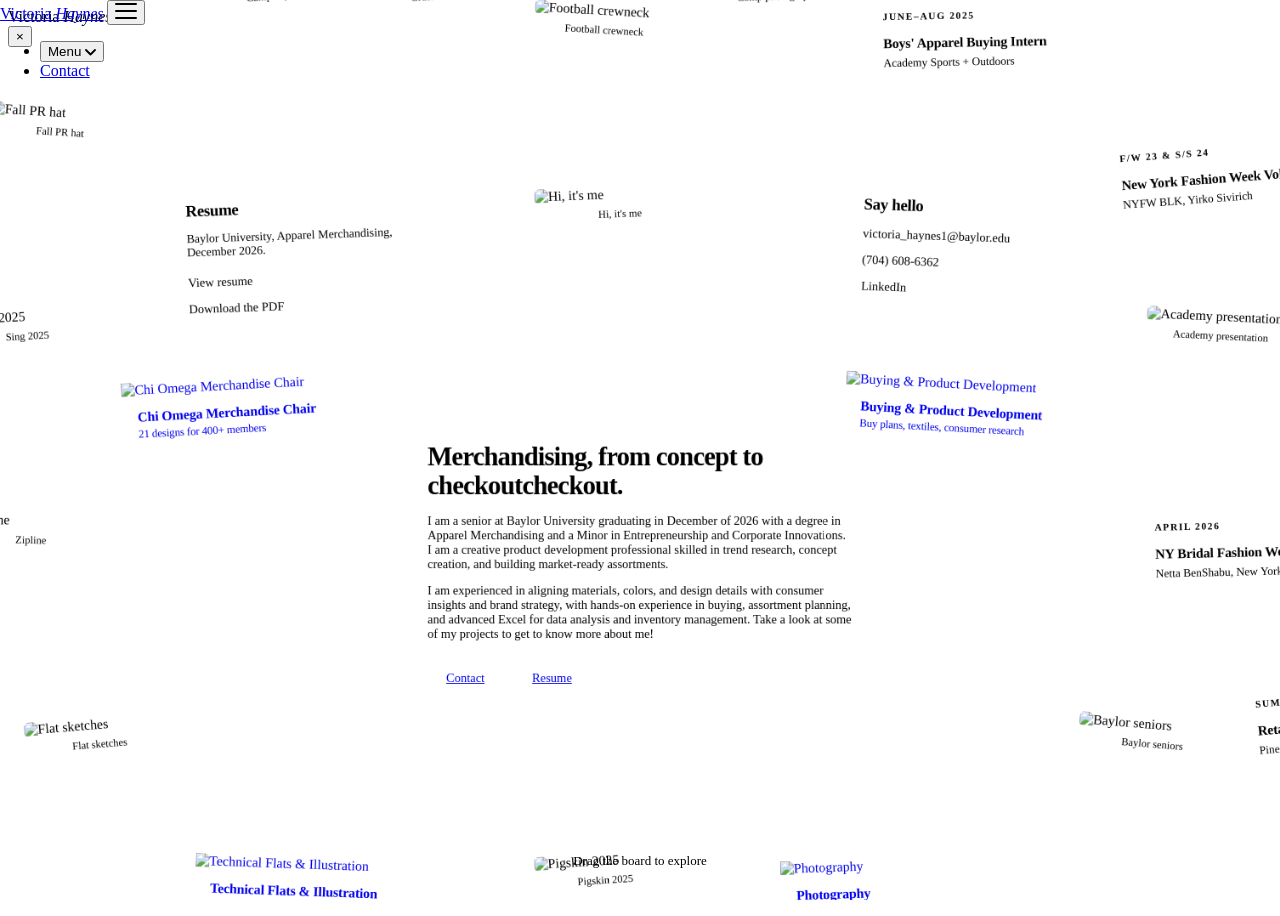
==== index.html @ 5e1917e3 "Tighten the board and open on her photo - Pack cards with an 18px gap instead of 26 and crop the can" ====
<!doctype html>
<html lang="en">
<head>
<meta charset="utf-8">
<meta name="viewport" content="width=device-width, initial-scale=1">
<title>Victoria Haynes | Apparel Merchandising Portfolio</title>
<meta name="description" content="Victoria Haynes is a Baylor University Apparel Merchandising senior with hands-on experience in buying, product development, and fashion week production.">
<link rel="icon" href="data:image/svg+xml,%3Csvg xmlns='http://www.w3.org/2000/svg' viewBox='0 0 64 64'%3E%3Ccircle cx='32' cy='32' r='32' fill='%23a13456'/%3E%3Ctext x='32' y='44' font-family='Arial' font-size='36' font-weight='bold' fill='white' text-anchor='middle'%3EV%3C/text%3E%3C/svg%3E">
<link rel="preload" href="fonts/satoshi-900-normal.woff2" as="font" type="font/woff2" crossorigin>
<link rel="preload" href="fonts/satoshi-400-normal.woff2" as="font" type="font/woff2" crossorigin>
<link rel="stylesheet" href="css/style.css">
<link rel="stylesheet" href="css/canvas.css">
</head>
<body class="cv-page">

<div class="loader" id="loader" aria-hidden="true">
  <div>
    <div class="loader-name">Victoria <em>Haynes</em></div>
    <div class="loader-bar"><span></span></div>
  </div>
</div>

<header class="nav">
  <div class="nav-inner">
    <a class="nav-brand" href="index.html">Victoria <em>Haynes</em></a>
    <button class="nav-toggle" aria-label="Open menu" aria-expanded="false">
      <svg width="22" height="16" viewBox="0 0 22 16" fill="none"><path d="M1 1h20M1 8h20M1 15h20" stroke="currentColor" stroke-width="2" stroke-linecap="round"/></svg>
    </button>
    <ul class="nav-links">
      <li class="menu-wrap">
        <button class="menu-btn" aria-haspopup="true" aria-expanded="false">Menu <svg width="11" height="7" viewBox="0 0 11 7" fill="none" aria-hidden="true"><path d="M1 1l4.5 4.5L10 1" stroke="currentColor" stroke-width="1.8" stroke-linecap="round" stroke-linejoin="round"/></svg></button>
        <div class="menu-drop" hidden>
          <a href="index.html">The board</a>
          <div class="menu-sep"></div>
          <a href="merchandise.html">Chi Omega Merchandise</a>
          <a href="buying.html">Buying &amp; Product Development</a>
          <a href="flats.html">Technical Flats &amp; Illustration</a>
          <a href="photography.html">Photography</a>
          <div class="menu-sep"></div>
          <a href="resume.html">Resume</a>
          <a href="contact.html">Contact</a>
        </div>
      </li>
      <li><a class="nav-cta" href="contact.html">Contact</a></li>
    </ul>
  </div>
</header>

<main class="cv-viewport" id="vp">
  <div class="cv-canvas" id="canvas">

    <figure class="cv-card cv-polaroid card-face" style="left:920px; top:536px; width:200px; --tilt:-2deg">
      <img src="assets/headshot.png" alt="Hi, it's me" loading="lazy" data-zoom>
      <figcaption>Hi, it's me</figcaption>
    </figure>

    <div class="cv-card card-intro" style="left:770px; top:790px;">
      <h1>Merchandising, from concept to <span class="sr-only">checkout</span><span class="type-wrap" aria-hidden="true"><span id="typed" class="em-word">checkout</span><span class="caret"></span></span>.</h1>
      <p>I am a senior at Baylor University graduating in December of 2026 with a degree in Apparel Merchandising and a Minor in Entrepreneurship and Corporate Innovations. I am a creative product development professional skilled in trend research, concept creation, and building market-ready assortments.</p>
      <p>I am experienced in aligning materials, colors, and design details with consumer insights and brand strategy, with hands-on experience in buying, assortment planning, and advanced Excel for data analysis and inventory management. Take a look at some of my projects to get to know more about me!</p>
      <div class="card-ctas">
        <a class="btn btn-primary" href="contact.html">Contact</a>
        <a class="btn btn-ghost" href="resume.html">Resume</a>
      </div>
    </div>

    <a class="cv-card cv-project" style="left:445px; top:770px; --tilt:-3deg" href="merchandise.html" data-href="merchandise.html">
      <img src="assets/merch/f01-homecoming-crewneck.jpg" alt="Chi Omega Merchandise Chair" loading="lazy" style="object-fit:cover;">
      <span class="cv-project-label">Chi Omega Merchandise Chair <em>21 designs for 400+ members</em></span>
    </a>

    <a class="cv-card cv-project" style="left:1295px; top:770px; --tilt:3deg" href="buying.html" data-href="buying.html">
      <img src="assets/buying/buyplan-01.jpg" alt="Buying &amp; Product Development" loading="lazy" style="object-fit:cover;">
      <span class="cv-project-label">Buying &amp; Product Development <em>Buy plans, textiles, consumer research</em></span>
    </a>

    <a class="cv-card cv-project" style="left:530px; top:1335px; --tilt:2deg" href="flats.html" data-href="flats.html">
      <img src="assets/flats/academy-01.png" alt="Technical Flats &amp; Illustration" loading="lazy" style="object-fit:contain;background:#fff;">
      <span class="cv-project-label">Technical Flats &amp; Illustration <em>Adobe Illustrator line work</em></span>
    </a>

    <a class="cv-card cv-project" style="left:1220px; top:1335px; --tilt:-2deg" href="photography.html" data-href="photography.html">
      <img src="assets/photo/pc-02.jpg" alt="Photography" loading="lazy" style="object-fit:cover;">
      <span class="cv-project-label">Photography <em>Camp media and senior sessions</em></span>
    </a>

    <div class="cv-card cv-note" style="left:495px; top:520px; width:250px; --tilt:-2deg">
      <h2>Resume</h2>
      <p>Baylor University, Apparel Merchandising, December 2026.</p>
      <a class="cv-link" href="resume.html">View resume</a>
      <a class="cv-link" href="assets/victoria-haynes-resume.pdf" download>Download the PDF</a>
    </div>

    <div class="cv-card cv-note" style="left:1290px; top:520px; width:250px; --tilt:2deg">
      <h2>Say hello</h2>
      <a class="cv-link" href="mailto:victoria_haynes1@baylor.edu">victoria_haynes1@baylor.edu</a>
      <a class="cv-link" href="tel:+17046086362">(704) 608-6362</a>
      <a class="cv-link" href="https://www.linkedin.com/in/victoriahaynes-victoriahaynes/" target="_blank" rel="noopener">LinkedIn</a>
    </div>

    <figure class="cv-card cv-polaroid" style="left:920px; top:1320px; width:165px; --tilt:-3.5deg">
      <img src="assets/merch/f02-pigskin-tee.jpg" alt="Pigskin 2025" loading="lazy" data-zoom>
      <figcaption>Pigskin 2025</figcaption>
    </figure>

    <figure class="cv-card cv-polaroid" style="left:920px; top:1560px; width:175px; --tilt:1.1deg">
      <img src="assets/photo/pc-09.jpg" alt="On the swings" loading="lazy" data-zoom>
      <figcaption>On the swings</figcaption>
    </figure>

    <figure class="cv-card cv-polaroid" style="left:320px; top:1160px; width:175px; --tilt:-4.6deg">
      <img src="assets/flats/other-01.png" alt="Flat sketches" loading="lazy" data-zoom>
      <figcaption>Flat sketches</figcaption>
    </figure>

    <figure class="cv-card cv-polaroid" style="left:920px; top:320px; width:165px; --tilt:3.2deg">
      <img src="assets/merch/f05-football-crewneck.jpg" alt="Football crewneck" loading="lazy" data-zoom>
      <figcaption>Football crewneck</figcaption>
    </figure>

    <figure class="cv-card cv-polaroid" style="left:1560px; top:1160px; width:175px; --tilt:4.7deg">
      <img src="assets/photo/sr-04.jpg" alt="Baylor seniors" loading="lazy" data-zoom>
      <figcaption>Baylor seniors</figcaption>
    </figure>

    <figure class="cv-card cv-polaroid" style="left:1120px; top:280px; width:175px; --tilt:-1.9deg">
      <img src="assets/photo/tori-camera.jpg" alt="Camp photographer" loading="lazy" data-zoom>
      <figcaption>Camp photographer</figcaption>
    </figure>

    <figure class="cv-card cv-polaroid" style="left:720px; top:280px; width:165px; --tilt:-3.5deg">
      <img src="assets/merch/f12-crush-tee.jpg" alt="Crush 2025" loading="lazy" data-zoom>
      <figcaption>Crush 2025</figcaption>
    </figure>

    <div class="cv-card cv-job" style="left:1640px; top:920px; --tilt:-1.3deg">
      <span class="cv-when">April 2026</span>
      <h3>NY Bridal Fashion Week Intern</h3>
      <p>Netta BenShabu, New York City</p>
    </div>

    <figure class="cv-card cv-polaroid" style="left:240px; top:920px; width:175px; --tilt:1.2deg">
      <img src="assets/photo/pc-01.jpg" alt="Zipline" loading="lazy" data-zoom>
      <figcaption>Zipline</figcaption>
    </figure>

    <figure class="cv-card cv-polaroid" style="left:240px; top:680px; width:165px; --tilt:-3.0deg">
      <img src="assets/merch/s02-sing-tee.jpg" alt="Sing 2025" loading="lazy" data-zoom>
      <figcaption>Sing 2025</figcaption>
    </figure>

    <figure class="cv-card cv-polaroid" style="left:1640px; top:680px; width:175px; --tilt:2.7deg">
      <img src="assets/resume/academy-presenting.jpg" alt="Academy presentation" loading="lazy" data-zoom>
      <figcaption>Academy presentation</figcaption>
    </figure>

    <div class="cv-card cv-job" style="left:1320px; top:320px; --tilt:-1.0deg">
      <span class="cv-when">June–Aug 2025</span>
      <h3>Boys' Apparel Buying Intern</h3>
      <p>Academy Sports + Outdoors</p>
    </div>

    <figure class="cv-card cv-polaroid" style="left:320px; top:1400px; width:165px; --tilt:2.0deg">
      <img src="assets/merch/s06-tacky-prom-tee.jpg" alt="Tacky Prom" loading="lazy" data-zoom>
      <figcaption>Tacky Prom</figcaption>
    </figure>

    <div class="cv-card cv-job" style="left:1560px; top:1400px; --tilt:-5.3deg">
      <span class="cv-when">2021–2022</span>
      <h3>Studio Associate</h3>
      <p>Dish-It-Out Pottery, Charlotte NC</p>
    </div>

    <figure class="cv-card cv-polaroid" style="left:520px; top:280px; width:175px; --tilt:-5.4deg">
      <img src="assets/photo/pc-13.jpg" alt="Camp days" loading="lazy" data-zoom>
      <figcaption>Camp days</figcaption>
    </figure>

    <figure class="cv-card cv-polaroid" style="left:1120px; top:1720px; width:165px; --tilt:-3.8deg">
      <img src="assets/merch/s07-intramural-jersey.jpg" alt="Intramural jersey" loading="lazy" data-zoom>
      <figcaption>Intramural jersey</figcaption>
    </figure>

    <figure class="cv-card cv-polaroid" style="left:720px; top:1720px; width:175px; --tilt:-4.4deg">
      <img src="assets/resume/greekwide-team.jpg" alt="Greekwide 2025" loading="lazy" data-zoom>
      <figcaption>Greekwide 2025</figcaption>
    </figure>

    <div class="cv-card cv-job" style="left:1600px; top:480px; --tilt:-4.2deg">
      <span class="cv-when">F/W 23 &amp; S/S 24</span>
      <h3>New York Fashion Week Volunteer</h3>
      <p>NYFW BLK, Yirko Sivirich</p>
    </div>

    <figure class="cv-card cv-polaroid" style="left:280px; top:440px; width:165px; --tilt:3.6deg">
      <img src="assets/merch/f08-fall-pr-hat.jpg" alt="Fall PR hat" loading="lazy" data-zoom>
      <figcaption>Fall PR hat</figcaption>
    </figure>

    <figure class="cv-card cv-polaroid" style="left:120px; top:1160px; width:175px; --tilt:-1.5deg">
      <img src="assets/photo/sr-01.jpg" alt="Senior sessions" loading="lazy" data-zoom>
      <figcaption>Senior sessions</figcaption>
    </figure>

    <div class="cv-card cv-job" style="left:1760px; top:1120px; --tilt:-5.0deg">
      <span class="cv-when">Summers 2022–2024</span>
      <h3>Retail Associate &amp; Media Creator</h3>
      <p>Pine Cove Camps</p>
    </div>

    <figure class="cv-card cv-polaroid" style="left:920px; top:80px; width:165px; --tilt:0.4deg">
      <img src="assets/merch/s05-moms-day-sweatshirt.jpg" alt="Mom's Day" loading="lazy" data-zoom>
      <figcaption>Mom's Day</figcaption>
    </figure>

    <figure class="cv-card cv-polaroid" style="left:920px; top:1800px; width:175px; --tilt:-0.7deg">
      <img src="assets/buying/textile-02.jpg" alt="Textile science testing" loading="lazy" data-zoom>
      <figcaption>Textile science testing</figcaption>
    </figure>

    <figure class="cv-card cv-polaroid" style="left:1320px; top:1720px; width:175px; --tilt:3.7deg">
      <img src="assets/buying/adobe-02.jpg" alt="Tordawg's brand" loading="lazy" data-zoom>
      <figcaption>Tordawg's brand</figcaption>
    </figure>

    <figure class="cv-card cv-polaroid" style="left:520px; top:1720px; width:175px; --tilt:-3.5deg">
      <img src="assets/flats/catalogue-01.png" alt="Catalogue project" loading="lazy" data-zoom>
      <figcaption>Catalogue project</figcaption>
    </figure>

    <figure class="cv-card cv-polaroid" style="left:40px; top:920px; width:175px; --tilt:-0.8deg">
      <img src="assets/resume/netta-1.jpg" alt="NYBFW backstage" loading="lazy" data-zoom>
      <figcaption>NYBFW backstage</figcaption>
    </figure>

    <figure class="cv-card cv-polaroid" style="left:1560px; top:1600px; width:175px; --tilt:-1.6deg">
      <img src="assets/buying/consumer-01.jpg" alt="Consumer profile" loading="lazy" data-zoom>
      <figcaption>Consumer profile</figcaption>
    </figure>

    <figure class="cv-card cv-polaroid" style="left:1120px; top:40px; width:175px; --tilt:-2.0deg">
      <img src="assets/photo/pc-06.jpg" alt="Pine Cove" loading="lazy" data-zoom>
      <figcaption>Pine Cove</figcaption>
    </figure>

    <figure class="cv-card cv-polaroid" style="left:720px; top:40px; width:175px; --tilt:3.8deg">
      <img src="assets/buying/sim-02.jpg" alt="Ulta buying simulation" loading="lazy" data-zoom>
      <figcaption>Ulta buying simulation</figcaption>
    </figure>

  </div>
</main>

<div class="cv-hint" aria-hidden="true">Drag the board to explore</div>

<script src="js/main.js"></script>
</body>
</html>
---- css/canvas.css ----
/* Freeform canvas homepage (pin variant) */

.cv-page { overflow:hidden; height:100dvh; }
.cv-page .nav { position:fixed; top:0; left:0; right:0; z-index:40; }

.cv-viewport { position:fixed; inset:0; overflow:hidden; cursor:grab; background:var(--surface-2); touch-action:none; z-index:1; }
.cv-viewport.panning { cursor:grabbing; }
.cv-canvas { position:absolute; width:2050px; height:2047px;
  background-image:radial-gradient(color-mix(in srgb, var(--ink) 15%, transparent) 1.2px, transparent 1.2px);
  background-size:26px 26px; will-change:transform; }

.cv-card { position:absolute; margin:0; background:var(--surface); border:1px solid var(--line); border-radius:var(--r-card);
  box-shadow:var(--shadow); transform:rotate(var(--tilt, 0deg)); user-select:none; -webkit-user-select:none;
  touch-action:none; cursor:grab; transition:box-shadow .25s var(--ease); }
.cv-card.dragging { cursor:grabbing; box-shadow:0 34px 64px -20px rgba(0,0,0,.5); }

/* intro */
.card-intro { width:500px; padding:36px 34px 32px; }
.card-intro h1 { font-size:31px; letter-spacing:-.03em; line-height:1.12; margin-bottom:14px; }
.card-intro p { font-size:14.5px; margin-bottom:14px; }
.card-intro p:last-of-type { margin-bottom:24px; }
.card-intro .card-ctas { display:flex; gap:12px; }
.card-intro .btn { padding:11px 22px; font-size:14.5px; }
.intro-peek { position:absolute; top:-29px; right:26px; width:96px; pointer-events:none; }

/* polaroids */
.cv-polaroid { width:200px; padding:10px 10px 8px; border-radius:10px; }
.cv-polaroid img { width:100%; aspect-ratio:1/1; object-fit:cover; border-radius:6px; pointer-events:none; }
.cv-polaroid figcaption { font-size:12.5px; font-weight:500; color:var(--muted); padding-top:7px; text-align:center; }

/* stat stickers */
.cv-stat { padding:12px 20px; border-radius:var(--r-pill); font-size:14px; color:var(--muted); white-space:nowrap; }
.cv-stat b { font-size:19px; font-weight:900; letter-spacing:-.02em; color:var(--ink); margin-right:6px; }

/* project cards */
.cv-project { display:block; width:290px; text-decoration:none; overflow:hidden; }
.cv-project img { width:100%; aspect-ratio:3/2; object-fit:cover; pointer-events:none; }
.cv-project-label { display:block; padding:14px 18px 16px; font-weight:700; font-size:16px; letter-spacing:-.01em; color:var(--ink); }
.cv-project-label em { display:block; font-style:normal; font-weight:500; font-size:13px; color:var(--muted); margin-top:3px; }
.cv-project:hover { box-shadow:0 28px 56px -18px rgba(0,0,0,.45); }

/* note cards (resume, contact) */
.cv-note { width:270px; padding:24px 26px; }
.cv-note h2 { font-size:19px; letter-spacing:-.02em; margin-bottom:8px; }
.cv-note p { font-size:14px; margin-bottom:12px; }
.cv-link { display:block; font-size:14.5px; font-weight:500; color:var(--ink); text-decoration:none; padding:7px 0;
  border-bottom:1px solid var(--line); }
.cv-link:last-child { border-bottom:0; padding-bottom:0; }
.cv-link:hover { color:var(--accent-text); }

/* character sticker */
.cv-sticker { background:none; border:0; box-shadow:none; padding:0; width:104px; }
.cv-sticker.dragging { box-shadow:none; }

/* hint pill */
.cv-hint { position:fixed; bottom:22px; left:50%; transform:translateX(-50%); z-index:40;
  font-size:13px; font-weight:500; color:var(--muted); background:var(--surface); border:1px solid var(--line);
  border-radius:var(--r-pill); padding:9px 18px; box-shadow:var(--shadow); pointer-events:none;
  transition:opacity .5s var(--ease); }
.cv-hint.faded { opacity:0; }

/* ---------- mobile: canvas collapses to a normal stacked page ---------- */
@media (max-width:767px) {
  .cv-page { overflow:auto; height:auto; }
  .cv-page .nav { position:sticky; }
  .cv-viewport { position:static; overflow:visible; cursor:default; background:var(--bg); touch-action:auto; }
  .cv-canvas { position:static; width:auto; height:auto; background:none; transform:none !important;
    display:grid; gap:18px; padding:24px 20px 48px; }
  .cv-card { position:static !important; transform:none !important; width:auto; touch-action:auto; cursor:default; }
  .cv-polaroid img { aspect-ratio:4/3; }
  .cv-sticker, .cv-hint, .intro-peek { display:none; }
  .card-intro { padding:28px 24px; }
}

/* job cards on the board */
.cv-job { width:250px; padding:18px 20px 20px; }
.cv-when { display:block; font-size:11.5px; font-weight:700; letter-spacing:.14em; text-transform:uppercase;
  color:var(--accent-text); margin-bottom:8px; }
.cv-job h3 { font-size:16px; letter-spacing:-.01em; line-height:1.25; margin-bottom:5px; }
.cv-job p { font-size:13.5px; margin:0; }
.cv-polaroid img { cursor:zoom-in; }
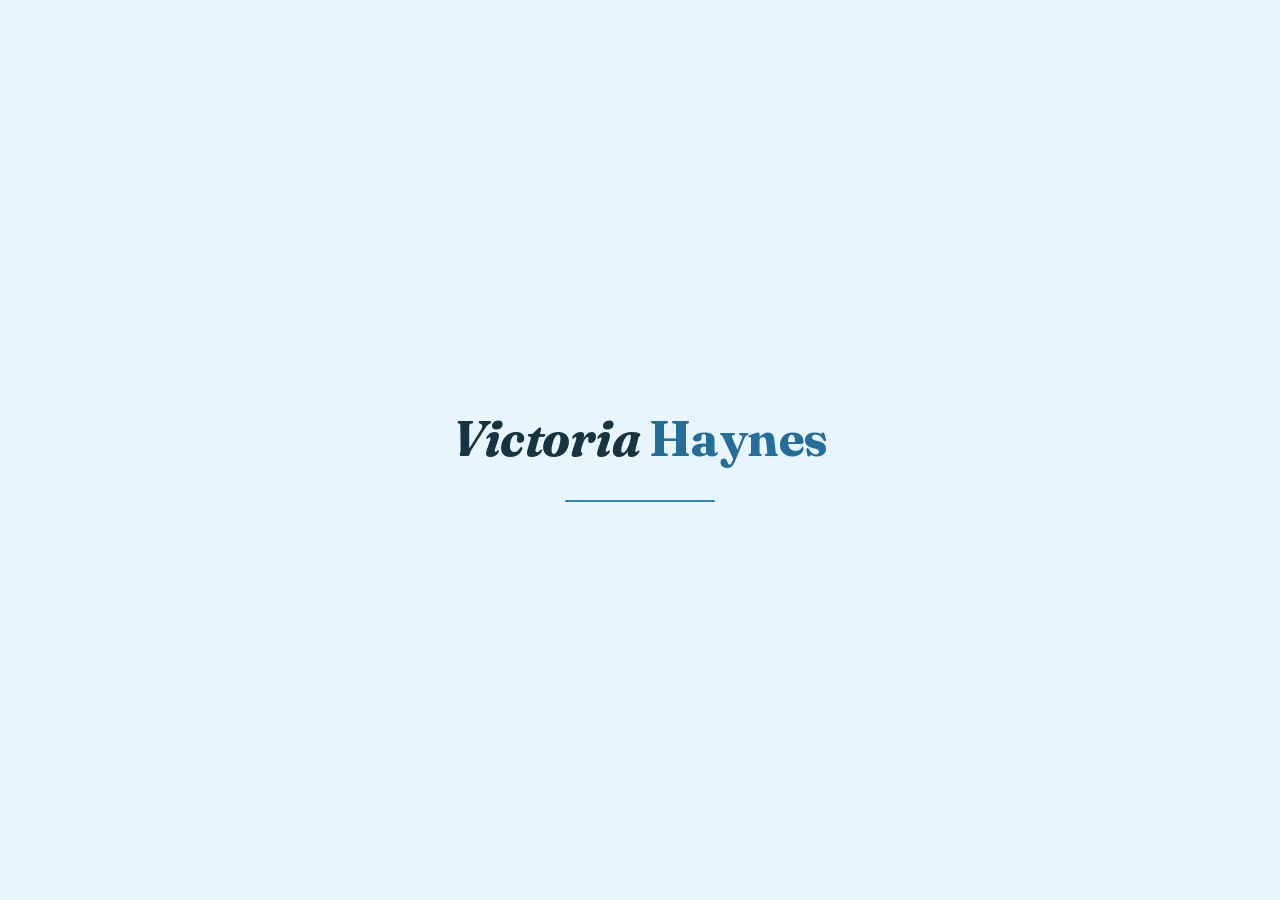
==== commit 05a1a529: "Reposition the board cards to Roy's arrangement Bake in the 37 card positions saved from the drag ed" ====
--- a/index.html
+++ b/index.html
@@ -74,12 +74,12 @@
       <span class="cv-project-label">Buying &amp; Product Development <em>Buy plans, textiles, consumer research</em></span>
     </a>
 
-    <a class="cv-card cv-project" style="left:530px; top:1335px; --tilt:2deg" href="flats.html" data-href="flats.html">
+    <a class="cv-card cv-project" style="left:451px; top:1064px; --tilt:2deg" href="flats.html" data-href="flats.html">
       <img src="assets/flats/academy-01.png" alt="Technical Flats &amp; Illustration" loading="lazy" style="object-fit:contain;background:#fff;">
       <span class="cv-project-label">Technical Flats &amp; Illustration <em>Adobe Illustrator line work</em></span>
     </a>
 
-    <a class="cv-card cv-project" style="left:1220px; top:1335px; --tilt:-2deg" href="photography.html" data-href="photography.html">
+    <a class="cv-card cv-project" style="left:1281px; top:1097px; --tilt:-2deg" href="photography.html" data-href="photography.html">
       <img src="assets/photo/pc-02.jpg" alt="Photography" loading="lazy" style="object-fit:cover;">
       <span class="cv-project-label">Photography <em>Camp media and senior sessions</em></span>
     </a>
@@ -108,7 +108,7 @@
       <figcaption>On the swings</figcaption>
     </figure>
 
-    <figure class="cv-card cv-polaroid" style="left:320px; top:1160px; width:175px; --tilt:-4.6deg">
+    <figure class="cv-card cv-polaroid" style="left:694px; top:1359px; width:175px; --tilt:-4.6deg">
       <img src="assets/flats/other-01.png" alt="Flat sketches" loading="lazy" data-zoom>
       <figcaption>Flat sketches</figcaption>
     </figure>
@@ -118,7 +118,7 @@
       <figcaption>Football crewneck</figcaption>
     </figure>
 
-    <figure class="cv-card cv-polaroid" style="left:1560px; top:1160px; width:175px; --tilt:4.7deg">
+    <figure class="cv-card cv-polaroid" style="left:1177px; top:1405px; width:175px; --tilt:4.7deg">
       <img src="assets/photo/sr-04.jpg" alt="Baylor seniors" loading="lazy" data-zoom>
       <figcaption>Baylor seniors</figcaption>
     </figure>
@@ -165,7 +165,7 @@
       <figcaption>Tacky Prom</figcaption>
     </figure>
 
-    <div class="cv-card cv-job" style="left:1560px; top:1400px; --tilt:-5.3deg">
+    <div class="cv-card cv-job" style="left:1566px; top:1425px; --tilt:-5.3deg">
       <span class="cv-when">2021–2022</span>
       <h3>Studio Associate</h3>
       <p>Dish-It-Out Pottery, Charlotte NC</p>
--- a/css/style.css
+++ b/css/style.css
@@ -0,0 +1,508 @@
+/* Victoria Haynes Portfolio
+   Shape rule (documented): buttons + tags = pill; cards, media, inputs = 14px.
+   One accent: rose. One neutral family: cool gray. Theme: auto light/dark. */
+
+@font-face { font-family:'Satoshi'; src:url('../fonts/satoshi-300-normal.woff2') format('woff2'); font-weight:300; font-style:normal; font-display:swap; }
+@font-face { font-family:'Satoshi'; src:url('../fonts/satoshi-400-normal.woff2') format('woff2'); font-weight:400; font-style:normal; font-display:swap; }
+@font-face { font-family:'Satoshi'; src:url('../fonts/satoshi-400-italic.woff2') format('woff2'); font-weight:400; font-style:italic; font-display:swap; }
+@font-face { font-family:'Satoshi'; src:url('../fonts/satoshi-500-normal.woff2') format('woff2'); font-weight:500; font-style:normal; font-display:swap; }
+@font-face { font-family:'Satoshi'; src:url('../fonts/satoshi-500-italic.woff2') format('woff2'); font-weight:500; font-style:italic; font-display:swap; }
+@font-face { font-family:'Satoshi'; src:url('../fonts/satoshi-700-normal.woff2') format('woff2'); font-weight:700; font-style:normal; font-display:swap; }
+@font-face { font-family:'Satoshi'; src:url('../fonts/satoshi-700-italic.woff2') format('woff2'); font-weight:700; font-style:italic; font-display:swap; }
+@font-face { font-family:'Satoshi'; src:url('../fonts/satoshi-900-normal.woff2') format('woff2'); font-weight:900; font-style:normal; font-display:swap; }
+@font-face { font-family:'Fraunces'; src:url('../fonts/fraunces-700-normal.woff2') format('woff2'); font-weight:700; font-style:normal; font-display:swap; }
+@font-face { font-family:'Fraunces'; src:url('../fonts/fraunces-700-italic.woff2') format('woff2'); font-weight:700; font-style:italic; font-display:swap; }
+@font-face { font-family:'Fraunces'; src:url('../fonts/fraunces-900-italic.woff2') format('woff2'); font-weight:900; font-style:italic; font-display:swap; }
+
+:root {
+  --bg:#e8f5fd; --surface:#ffffff; --surface-2:#d6ebf7; --ink:#173442; --muted:#4f7286;
+  --line:rgba(23,52,66,.14);
+  --accent:#2f87b8;            /* buttons / fills */
+  --accent-text:#256e97;       /* accent used as text on light bg */
+  --accent-soft:rgba(47,135,184,.09);
+  --shadow:0 20px 50px -18px rgba(23,52,66,.26);
+  --r-card:14px; --r-pill:999px;
+  --ease:cubic-bezier(.16,1,.3,1);
+  --display:'Fraunces', Georgia, 'Times New Roman', serif;
+  color-scheme:light;
+}
+@media (prefers-color-scheme: dark) {
+  :root {
+    /* the polka-dot world is a light one; keep it identical in dark mode
+       rather than dropping dark cards onto a pale blue pattern */
+    --bg:#e8f5fd; --surface:#ffffff; --surface-2:#d6ebf7; --ink:#173442; --muted:#4f7286;
+    --line:rgba(23,52,66,.14);
+    --accent:#2f87b8;
+    --accent-text:#256e97;
+    --accent-soft:rgba(47,135,184,.09);
+    --shadow:0 20px 50px -18px rgba(23,52,66,.26);
+  }
+}
+
+* { margin:0; padding:0; box-sizing:border-box; }
+html { scroll-behavior:smooth; }
+@media (prefers-reduced-motion: reduce) { html { scroll-behavior:auto; } }
+body {
+  background:var(--bg); color:var(--ink);
+  font-family:'Satoshi', 'Helvetica Neue', Arial, sans-serif;
+  font-size:16px; line-height:1.6;
+  -webkit-font-smoothing:antialiased; text-rendering:optimizeLegibility;
+}
+img { max-width:100%; display:block; }
+a { color:inherit; }
+::selection { background:var(--accent); color:#fff; }
+
+.wrap { max-width:1200px; margin:0 auto; padding:0 24px; }
+
+/* ---------- Nav ---------- */
+.nav {
+  position:sticky; top:0; z-index:40; height:68px;
+  background:color-mix(in srgb, var(--bg) 82%, transparent);
+  backdrop-filter:blur(14px); -webkit-backdrop-filter:blur(14px);
+  border-bottom:1px solid var(--line);
+}
+.nav-inner { max-width:1200px; margin:0 auto; padding:0 24px; height:68px; display:flex; align-items:center; justify-content:space-between; gap:24px; }
+.nav-brand { font-family:var(--display); font-style:italic; font-weight:700; font-size:19px; letter-spacing:-.01em; text-decoration:none; white-space:nowrap; }
+.nav-brand em { font-style:normal; font-weight:700; color:var(--accent-text); }
+.nav-links { display:flex; align-items:center; gap:28px; list-style:none; }
+.nav-links a { text-decoration:none; font-weight:500; font-size:15px; color:var(--muted); transition:color .25s var(--ease); }
+.nav-links a:hover, .nav-links a[aria-current="page"] { color:var(--ink); }
+.nav-links a.nav-cta {
+  color:#fff; background:var(--accent); padding:9px 20px; border-radius:var(--r-pill);
+  font-weight:700; transition:transform .25s var(--ease), background .25s var(--ease);
+}
+.nav-links a.nav-cta:hover { transform:translateY(-1px); }
+.nav-links a.nav-cta:active { transform:scale(.98); }
+.nav-toggle { display:none; background:none; border:0; cursor:pointer; padding:8px; color:var(--ink); }
+.nav-toggle svg { display:block; }
+
+@media (max-width: 767px) {
+  .nav-links {
+    display:none; position:absolute; top:68px; left:0; right:0;
+    flex-direction:column; align-items:flex-start; gap:0;
+    background:var(--bg); border-bottom:1px solid var(--line); padding:8px 24px 16px;
+  }
+  .nav-links.open { display:flex; }
+  .nav-links li { width:100%; }
+  .nav-links a { display:block; padding:12px 0; font-size:17px; }
+  .nav-links a.nav-cta { display:inline-block; margin-top:8px; }
+  .nav-toggle { display:block; }
+}
+
+/* ---------- Type ---------- */
+h1,h2,h3 { font-family:var(--display); font-style:italic; font-weight:700;
+  letter-spacing:-.01em; line-height:1.06; text-wrap:balance; }
+h1 em, h2 em, h3 em, .em-word { font-style:normal; font-weight:700; }
+.display { font-size:clamp(38px, 6vw, 70px); }
+.h2 { font-size:clamp(28px, 3.9vw, 44px); margin-bottom:16px; }
+.h3 { font-size:clamp(21px, 2.4vw, 27px); letter-spacing:-.02em; margin-bottom:8px; }
+.lede { font-size:clamp(17px, 1.5vw, 19px); color:var(--muted); max-width:62ch; }
+p { color:var(--muted); max-width:65ch; }
+strong { color:var(--ink); }
+.em-word { font-style:italic; font-weight:700; color:var(--accent-text); line-height:1.1; padding-bottom:.06em; display:inline-block; }
+.eyebrow { font-size:11.5px; font-weight:700; letter-spacing:.16em; text-transform:uppercase; color:var(--accent-text); display:block; margin-bottom:14px; }
+
+/* ---------- Buttons ---------- */
+.btn { display:inline-flex; align-items:center; gap:8px; text-decoration:none; font-weight:700; font-size:15.5px;
+  padding:13px 26px; border-radius:var(--r-pill); transition:transform .25s var(--ease), box-shadow .25s var(--ease), background .25s var(--ease); white-space:nowrap; }
+.btn:active { transform:scale(.98); }
+.btn-primary { background:var(--accent); color:#fff; box-shadow:0 8px 24px -10px color-mix(in srgb, var(--accent) 65%, transparent); }
+.btn-primary:hover { transform:translateY(-2px); }
+.btn-ghost { color:var(--ink); border:1.5px solid var(--line); background:var(--surface); }
+.btn-ghost:hover { transform:translateY(-2px); border-color:var(--muted); }
+
+/* ---------- Sections ---------- */
+section { padding:96px 0; }
+@media (max-width:767px) { section { padding:64px 0; } }
+
+/* ---------- Hero (asymmetric split) ---------- */
+.hero { padding:72px 0 96px; }
+.hero-grid { display:grid; grid-template-columns:1.15fr .85fr; gap:64px; align-items:center; }
+.hero-copy .display { font-size:clamp(38px, 4.4vw, 56px); margin-bottom:22px; }
+.hero-br { display:none; }
+@media (min-width:768px) { .hero-br { display:block; } }
+.hero-copy .lede { margin-bottom:34px; }
+.hero-ctas { display:flex; gap:14px; flex-wrap:wrap; }
+.hero-photo { position:relative; justify-self:end; width:min(420px, 100%); }
+.hero-photo::before {
+  content:""; position:absolute; inset:auto -18px -18px auto; width:78%; height:78%;
+  background:var(--accent-soft); border-radius:var(--r-card); z-index:0;
+  border:1px solid color-mix(in srgb, var(--accent) 25%, transparent);
+}
+.hero-photo img { position:relative; z-index:1; width:100%; height:auto; border-radius:var(--r-card); box-shadow:var(--shadow); aspect-ratio:1/1.08; object-fit:cover; }
+@media (max-width:900px) {
+  .hero-grid { grid-template-columns:1fr; gap:44px; }
+  .hero-photo { justify-self:start; }
+}
+
+/* ---------- Facts strip ---------- */
+.facts { display:grid; grid-template-columns:repeat(4,1fr); gap:0; border-top:1px solid var(--line); }
+.fact { padding:28px 24px 0; }
+.fact + .fact { border-left:1px solid var(--line); }
+.fact b { display:block; font-size:clamp(28px,3.4vw,40px); font-weight:900; letter-spacing:-.03em; }
+.fact span { font-size:14px; color:var(--muted); }
+@media (max-width:767px) {
+  .facts { grid-template-columns:1fr 1fr; }
+  .fact { padding:20px 16px 0; }
+  .fact:nth-child(3) { border-left:0; }
+}
+
+/* ---------- Project bento ---------- */
+.projects-head { margin-bottom:40px; max-width:62ch; }
+.bento { display:grid; grid-template-columns:repeat(12,1fr); gap:20px; }
+.tile { position:relative; display:flex; flex-direction:column; justify-content:flex-end; text-decoration:none;
+  border-radius:var(--r-card); overflow:hidden; background:var(--surface); border:1px solid var(--line); min-height:340px;
+  transition:transform .35s var(--ease), box-shadow .35s var(--ease); }
+.tile:hover { transform:translateY(-4px); box-shadow:var(--shadow); }
+.tile-media { position:absolute; inset:0; }
+.tile-media img { width:100%; height:100%; object-fit:cover; transition:transform .6s var(--ease); }
+.tile:hover .tile-media img { transform:scale(1.04); }
+.tile-media::after { content:""; position:absolute; inset:0; background:linear-gradient(to top, rgba(16,14,18,.82) 0%, rgba(16,14,18,.28) 45%, rgba(16,14,18,0) 70%); }
+.tile-body { position:relative; z-index:1; padding:24px; color:#fff; }
+.tile-body h3 { color:#fff; margin-bottom:4px; }
+.tile-body p { color:rgba(255,255,255,.82); font-size:14.5px; max-width:44ch; }
+.tile-arrow { position:absolute; top:18px; right:18px; z-index:1; width:38px; height:38px; border-radius:var(--r-pill);
+  background:rgba(255,255,255,.16); backdrop-filter:blur(6px); display:grid; place-items:center; color:#fff;
+  transition:background .3s var(--ease), transform .3s var(--ease); }
+.tile:hover .tile-arrow { background:var(--accent); transform:rotate(45deg); }
+.tile-lg { grid-column:span 7; min-height:440px; }
+.tile-md { grid-column:span 5; min-height:440px; }
+.tile-sm { grid-column:span 6; }
+.tile-collage { position:absolute; inset:0; display:grid; grid-template-columns:1fr 1fr 1fr; }
+.tile-collage img { width:100%; height:100%; object-fit:cover; }
+@media (max-width:900px) {
+  .tile-lg, .tile-md, .tile-sm { grid-column:span 12; min-height:320px; }
+}
+
+/* ---------- Experience rows (home) ---------- */
+.exp-list { display:grid; gap:14px; }
+.exp-row { display:grid; grid-template-columns:150px 1fr auto; gap:20px; align-items:baseline;
+  background:var(--surface); border:1px solid var(--line); border-radius:var(--r-card); padding:22px 26px;
+  transition:transform .3s var(--ease), box-shadow .3s var(--ease); }
+.exp-row:hover { transform:translateX(4px); box-shadow:var(--shadow); }
+.exp-when { font-size:13.5px; font-weight:700; color:var(--accent-text); }
+.exp-role b { display:block; font-size:17px; font-weight:700; letter-spacing:-.01em; }
+.exp-role span { font-size:14.5px; color:var(--muted); }
+.exp-org { font-size:14.5px; color:var(--muted); text-align:right; }
+@media (max-width:767px) {
+  .exp-row { grid-template-columns:1fr; gap:4px; padding:18px 20px; }
+  .exp-org { text-align:left; }
+}
+
+/* ---------- Contact block ---------- */
+.contact-card { background:var(--surface); border:1px solid var(--line); border-radius:var(--r-card);
+  padding:clamp(36px, 6vw, 72px); display:grid; grid-template-columns:1.2fr .8fr; gap:48px; align-items:center; }
+.contact-meta { display:grid; gap:18px; font-size:15.5px; }
+.contact-meta a { color:var(--ink); font-weight:500; text-decoration:none; border-bottom:1.5px solid var(--line); padding-bottom:2px; transition:border-color .25s var(--ease); }
+.contact-meta a:hover { border-color:var(--accent); }
+.contact-meta .label { display:block; font-size:12.5px; color:var(--muted); margin-bottom:2px; }
+@media (max-width:900px) { .contact-card { grid-template-columns:1fr; gap:32px; } }
+
+/* ---------- Footer ---------- */
+footer { border-top:1px solid var(--line); padding:28px 0 40px; }
+.foot { display:flex; justify-content:space-between; align-items:center; gap:16px; flex-wrap:wrap; font-size:14px; color:var(--muted); }
+.foot a { color:var(--muted); text-decoration:none; }
+.foot a:hover { color:var(--ink); }
+
+/* ---------- Detail pages ---------- */
+.page-hero { padding:72px 0 32px; }
+.page-hero .display { font-size:clamp(36px,5.5vw,64px); margin-bottom:18px; }
+.back-link { display:inline-flex; align-items:center; gap:6px; font-size:14px; font-weight:700; color:var(--muted);
+  text-decoration:none; margin-bottom:26px; transition:color .25s var(--ease); }
+.back-link:hover { color:var(--accent-text); }
+
+.season-h { display:flex; align-items:center; gap:18px; margin:56px 0 24px; }
+.season-h h2 { font-size:clamp(22px,2.6vw,30px); white-space:nowrap; }
+.season-h::after { content:""; height:1px; background:var(--line); flex:1; }
+
+.merch-grid { display:grid; grid-template-columns:repeat(4,1fr); gap:18px; }
+.merch-item { background:var(--surface); border:1px solid var(--line); border-radius:var(--r-card); overflow:hidden;
+  transition:transform .3s var(--ease), box-shadow .3s var(--ease); cursor:zoom-in; }
+.merch-item:hover { transform:translateY(-4px); box-shadow:var(--shadow); }
+.merch-item img { aspect-ratio:4/5; width:100%; object-fit:cover; background:#fff; }
+.merch-item figcaption { padding:12px 16px; font-size:13.5px; font-weight:500; color:var(--muted); }
+@media (max-width:900px) { .merch-grid { grid-template-columns:repeat(2,1fr); } }
+@media (max-width:480px) { .merch-grid { grid-template-columns:1fr; } }
+
+/* project prose blocks */
+.case { display:grid; grid-template-columns:1fr 1fr; gap:56px; align-items:center; padding:56px 0; border-top:1px solid var(--line); }
+.case:first-of-type { border-top:0; }
+.case img { border-radius:var(--r-card); box-shadow:var(--shadow); width:100%; }
+.case.flip .case-media { order:2; }
+.case-full { padding:56px 0; border-top:1px solid var(--line); }
+.case-full .case-copy { max-width:70ch; }
+.skills-tags { display:flex; flex-wrap:wrap; gap:10px; margin-top:18px; }
+.skills-tags span { font-size:13.5px; font-weight:500; padding:7px 15px; border-radius:var(--r-pill);
+  background:var(--accent-soft); color:var(--accent-text); border:1px solid color-mix(in srgb, var(--accent) 22%, transparent); }
+@media (max-width:900px) {
+  .case { grid-template-columns:1fr; gap:28px; }
+  .case.flip .case-media { order:0; }
+}
+
+/* photo masonry */
+.masonry { columns:3 280px; column-gap:18px; }
+.masonry img { width:100%; border-radius:var(--r-card); margin-bottom:18px; cursor:zoom-in;
+  transition:transform .3s var(--ease), box-shadow .3s var(--ease); }
+.masonry img:hover { transform:scale(1.015); box-shadow:var(--shadow); }
+
+/* flats grid */
+.flats-grid { display:grid; grid-template-columns:repeat(12,1fr); gap:18px; margin-top:28px; }
+.flats-grid figure { border-radius:var(--r-card); overflow:hidden; background:#fff; border:1px solid var(--line); cursor:zoom-in;
+  transition:transform .3s var(--ease), box-shadow .3s var(--ease); }
+.flats-grid figure:hover { transform:translateY(-3px); box-shadow:var(--shadow); }
+.flats-grid img { width:100%; height:100%; object-fit:contain; padding:10px; }
+.fg-6 { grid-column:span 6; } .fg-4 { grid-column:span 4; } .fg-3 { grid-column:span 3; } .fg-8 { grid-column:span 8; }
+@media (max-width:767px) { .fg-6,.fg-4,.fg-3,.fg-8 { grid-column:span 12; } }
+
+/* resume page */
+.res-entry { display:grid; grid-template-columns:170px 1fr; gap:28px; padding:36px 0; border-top:1px solid var(--line); }
+.res-entry:first-of-type { border-top:0; }
+.res-when { font-size:14px; font-weight:700; color:var(--accent-text); padding-top:4px; }
+.res-body h3 { margin-bottom:2px; }
+.res-body .org { font-size:15px; color:var(--muted); font-weight:500; margin-bottom:12px; display:block; }
+.res-body ul { list-style:none; display:grid; gap:9px; }
+.res-body li { color:var(--muted); font-size:15.5px; padding-left:20px; position:relative; max-width:75ch; }
+.res-body li::before { content:""; position:absolute; left:0; top:.62em; width:8px; height:2px; background:var(--accent); border-radius:2px; }
+.res-photos { display:grid; grid-template-columns:repeat(3,1fr); gap:16px; margin:40px 0 8px; }
+.res-photos figure { border-radius:var(--r-card); overflow:hidden; }
+.res-photos img { aspect-ratio:4/3; width:100%; object-fit:cover; transition:transform .5s var(--ease); }
+.res-photos figure:hover img { transform:scale(1.04); }
+.res-photos figcaption { font-size:13px; color:var(--muted); padding-top:8px; }
+@media (max-width:767px) {
+  .res-entry { grid-template-columns:1fr; gap:6px; padding:28px 0; }
+  .res-photos { grid-template-columns:1fr; }
+}
+.skill-cols { display:grid; grid-template-columns:repeat(3,1fr); gap:20px; margin-top:28px; }
+.skill-col { background:var(--surface); border:1px solid var(--line); border-radius:var(--r-card); padding:26px; }
+.skill-col h3 { font-size:16px; margin-bottom:14px; }
+.skill-col ul { list-style:none; display:grid; gap:8px; }
+.skill-col li { font-size:14.5px; color:var(--muted); }
+@media (max-width:767px) { .skill-cols { grid-template-columns:1fr; } }
+
+/* ---------- Lightbox ---------- */
+.lightbox { position:fixed; inset:0; z-index:80; background:rgba(12,11,14,.9); display:none; place-items:center; padding:32px; cursor:zoom-out; }
+.lightbox.open { display:grid; }
+.lightbox img { max-width:min(1100px,94vw); max-height:88vh; width:auto; height:auto; border-radius:var(--r-card); box-shadow:0 30px 90px rgba(0,0,0,.6); }
+.lightbox-close { position:fixed; top:20px; right:24px; background:rgba(255,255,255,.14); border:0; color:#fff;
+  width:44px; height:44px; border-radius:var(--r-pill); font-size:20px; cursor:pointer; }
+
+/* ---------- Reveal motion ---------- */
+@media (prefers-reduced-motion: no-preference) {
+  .reveal { opacity:0; transform:translateY(26px); transition:opacity .7s var(--ease), transform .7s var(--ease); }
+  .reveal.in { opacity:1; transform:none; }
+  .reveal-d1 { transition-delay:.08s; } .reveal-d2 { transition-delay:.16s; } .reveal-d3 { transition-delay:.24s; }
+  .hero .reveal { animation:none; }
+}
+
+/* ---------- Preloader ---------- */
+.loader { position:fixed; inset:0; z-index:100; background:var(--bg); display:grid; place-items:center;
+  transition:opacity .5s var(--ease), visibility .5s var(--ease); }
+.loader.done { opacity:0; visibility:hidden; }
+.loader-name { font-family:var(--display); font-style:italic; font-weight:700; font-size:clamp(30px,4.8vw,50px); letter-spacing:-.01em;
+  animation:loaderIn .9s var(--ease) both; }
+.loader-name em { font-style:normal; font-weight:700; color:var(--accent-text); }
+.loader-bar { width:150px; height:2px; margin:22px auto 0; background:var(--line); border-radius:2px; overflow:hidden; }
+.loader-bar span { display:block; height:100%; background:var(--accent); transform-origin:left; animation:loaderBar 1.15s var(--ease) forwards; }
+@keyframes loaderIn { from { opacity:0; filter:blur(8px); transform:translateY(12px); } to { opacity:1; filter:blur(0); transform:none; } }
+@keyframes loaderBar { from { transform:scaleX(0); } to { transform:scaleX(1); } }
+@media (prefers-reduced-motion: reduce) { .loader { display:none; } }
+
+/* ---------- Typewriter ---------- */
+.type-wrap { white-space:nowrap; }
+.caret { display:inline-block; width:3px; height:.82em; margin-left:5px; background:var(--accent);
+  vertical-align:-.06em; border-radius:2px; animation:caretBlink 1.1s steps(1) infinite; }
+@keyframes caretBlink { 50% { opacity:0; } }
+@media (prefers-reduced-motion: reduce) { .caret { animation:none; } }
+.sr-only { position:absolute; width:1px; height:1px; overflow:hidden; clip:rect(0 0 0 0); white-space:nowrap; }
+
+/* ---------- Pin board (freeform canvas) ---------- */
+.pinboard-wrap { position:relative; }
+.pinboard { position:relative; height:580px; border:1px solid var(--line); border-radius:var(--r-card);
+  background-color:var(--surface-2);
+  background-image:radial-gradient(color-mix(in srgb, var(--ink) 16%, transparent) 1.2px, transparent 1.2px);
+  background-size:26px 26px; overflow:hidden; }
+.pin { position:absolute; width:190px; margin:0; background:var(--surface); border:1px solid var(--line);
+  border-radius:10px; padding:10px 10px 8px; box-shadow:var(--shadow); cursor:grab; user-select:none;
+  -webkit-user-select:none; touch-action:none; transform:rotate(var(--tilt, 0deg));
+  transition:box-shadow .25s var(--ease); }
+.pin img { border-radius:6px; aspect-ratio:1/1; object-fit:cover; pointer-events:none; width:100%; }
+.pin figcaption { font-size:12.5px; font-weight:500; color:var(--muted); padding-top:7px; text-align:center; }
+.pin.dragging { cursor:grabbing; box-shadow:0 34px 64px -20px rgba(0,0,0,.5); }
+.pin-char { width:118px; background:none; border:0; box-shadow:none; padding:0; }
+.pin-char.dragging { box-shadow:none; }
+.board-hint { display:inline; }
+@media (max-width:767px) {
+  .pinboard { height:auto; padding:20px; display:grid; grid-template-columns:1fr 1fr; gap:16px; }
+  .pin { position:static; width:auto; touch-action:auto; cursor:default; }
+  .pin:nth-child(odd) { --tilt:-2deg; }
+  .pin:nth-child(even) { --tilt:2deg; }
+  .pin-char, .board-hint { display:none; }
+}
+
+/* ---------- Characters ---------- */
+.char .lid, .char .pupil { transform-box:fill-box; transform-origin:center; }
+.char .lid { animation:blink 4.6s infinite; }
+.char-b .lid { animation-delay:1.3s; }
+@keyframes blink { 0%, 93%, 100% { transform:scaleY(1); } 95.5% { transform:scaleY(.06); } }
+@media (prefers-reduced-motion: reduce) { .char .lid { animation:none; } }
+.char-peek { position:absolute; top:-33px; right:56px; width:112px; pointer-events:none; z-index:2; }
+@media (max-width:767px) { .char-peek { right:20px; width:88px; top:-26px; } }
+
+/* resume hero with small preview top right */
+.res-hero { display:grid; grid-template-columns:1fr 240px; gap:56px; align-items:start; }
+.resume-mini { margin:0; width:240px; justify-self:end; cursor:zoom-in; }
+.resume-mini img { width:100%; height:auto; border-radius:10px; border:1px solid var(--line);
+  box-shadow:var(--shadow); background:#fff; transition:transform .3s var(--ease); }
+.resume-mini:hover img { transform:translateY(-4px); }
+.resume-mini figcaption { font-size:12.5px; color:var(--muted); padding-top:9px; text-align:center; }
+
+/* work experience with photos on the side */
+.res-cols { display:grid; grid-template-columns:1fr 300px; gap:72px; align-items:start; }
+.res-side { display:grid; gap:40px; padding-top:44px; }
+.res-side figure { margin:0; }
+.res-side img { width:100%; aspect-ratio:4/3; object-fit:cover; border-radius:var(--r-card);
+  border:1px solid var(--line); box-shadow:var(--shadow); }
+.res-side figcaption { font-size:13px; color:var(--muted); padding-top:10px; }
+
+@media (max-width:900px) {
+  .res-hero { grid-template-columns:1fr; gap:36px; }
+  .resume-mini { justify-self:start; width:210px; }
+  .res-cols { grid-template-columns:1fr; gap:12px; }
+  .res-side { grid-template-columns:1fr; padding-top:12px; }
+}
+
+/* scroll timeline (adapted from the Vertical timeline section) */
+.tl { position:relative; padding-left:52px; }
+.tl-rail { position:absolute; left:12px; top:8px; bottom:8px; width:2px; }
+.tl-track { position:absolute; inset:0; background:var(--line); }
+.tl-progress { position:absolute; top:0; left:0; width:100%; height:0; background:var(--accent); transition:height .1s linear; }
+.tl-item { position:relative; }
+.tl-node { position:absolute; left:-46px; top:44px; width:14px; height:14px; border-radius:50%;
+  background:var(--bg); border:2px solid var(--line); z-index:2;
+  transition:border-color .4s var(--ease), background .4s var(--ease), box-shadow .4s var(--ease); }
+.tl-item.in .tl-node { background:var(--accent); border-color:var(--accent);
+  box-shadow:0 0 0 5px color-mix(in srgb, var(--accent) 16%, transparent); }
+@media (prefers-reduced-motion: no-preference) {
+  .tl-item { opacity:0; transform:translateX(-20px); transition:opacity .6s var(--ease), transform .6s var(--ease); }
+  .tl-item.in { opacity:1; transform:none; }
+}
+@media (prefers-reduced-motion: reduce) { .tl-progress { transition:none; } }
+@media (max-width:767px) {
+  .tl { padding-left:40px; }
+  .tl-rail { left:7px; }
+  .tl-node { left:-39px; top:36px; }
+}
+
+.res-side .duo { display:grid; grid-template-columns:1fr 1fr; gap:10px; }
+.res-side .duo img { aspect-ratio:3/4; }
+.res-side figure.tall img { aspect-ratio:3/4; }
+
+/* ---------- corner menu dropdown ---------- */
+.menu-wrap { position:relative; }
+.menu-btn { display:inline-flex; align-items:center; gap:7px; font:inherit; font-weight:500; font-size:15px;
+  color:var(--muted); background:none; border:0; cursor:pointer; padding:8px 2px; transition:color .25s var(--ease); }
+.menu-btn:hover, .menu-btn[aria-expanded="true"] { color:var(--ink); }
+.menu-btn svg { transition:transform .25s var(--ease); }
+.menu-btn[aria-expanded="true"] svg { transform:rotate(180deg); }
+.menu-drop { position:absolute; right:0; top:calc(100% + 12px); min-width:250px; background:var(--surface);
+  border:1px solid var(--line); border-radius:14px; box-shadow:0 24px 48px -12px rgba(0,0,0,.35);
+  padding:8px; z-index:60; }
+.menu-drop a { display:block; padding:10px 14px; border-radius:9px; font-size:14.5px; font-weight:500;
+  color:var(--ink); text-decoration:none; }
+.menu-drop a:hover { background:var(--surface-2); color:var(--accent-text); }
+.menu-sep { height:1px; background:var(--line); margin:7px 6px; }
+@media (max-width:767px) {
+  .menu-wrap { width:100%; }
+  .menu-btn { padding:8px 0; }
+  .menu-drop { position:static; min-width:0; border:0; box-shadow:none; background:none; padding:0 0 0 12px; }
+}
+
+/* ---------- magnet board (adapted from the Vertical magnet board) ---------- */
+.mag-board { position:relative; width:100%; min-height:680px; border:1px solid var(--line); border-radius:var(--r-card);
+  background-color:var(--surface-2);
+  background-image:radial-gradient(color-mix(in srgb, var(--ink) 15%, transparent) 1.2px, transparent 1.2px);
+  background-size:26px 26px; touch-action:none; overflow:hidden; }
+.magnet { position:absolute; top:0; left:0; margin:0; cursor:grab; touch-action:none; user-select:none;
+  -webkit-user-select:none; will-change:transform; opacity:0;
+  filter:drop-shadow(0 10px 16px rgba(0,0,0,.3));
+  transition:opacity .5s var(--ease), filter .2s var(--ease); }
+.magnet.in { opacity:1; }
+.magnet.dragging { cursor:grabbing; filter:drop-shadow(0 20px 30px rgba(0,0,0,.45)); }
+.mframe { display:block; background:#fffdf8; padding:7px 7px 20px; border-radius:3px; }
+.magnet img { display:block; object-fit:cover; border-radius:1px; pointer-events:none; }
+.magnet.land img { width:200px; height:150px; }
+.magnet.port img { width:144px; height:192px; }
+.mpin { position:absolute; top:-8px; left:50%; width:16px; height:16px; margin-left:-8px; border-radius:50%;
+  background:radial-gradient(circle at 35% 30%, rgba(255,255,255,.45), transparent 45%), var(--accent);
+  box-shadow:0 2px 4px rgba(0,0,0,.35); z-index:2; }
+.magnet:nth-child(4n+2) .mpin { background:radial-gradient(circle at 35% 30%, rgba(255,255,255,.45), transparent 45%), #d9a441; }
+.magnet:nth-child(4n+3) .mpin { background:radial-gradient(circle at 35% 30%, rgba(255,255,255,.45), transparent 45%), #7ba98f; }
+.magnet:nth-child(4n) .mpin { background:radial-gradient(circle at 35% 30%, rgba(255,255,255,.45), transparent 45%), #7d8ca3; }
+@media (max-width:620px) {
+  .mag-board { min-height:620px; }
+  .magnet.land img { width:148px; height:111px; }
+  .magnet.port img { width:110px; height:147px; }
+}
+@media (prefers-reduced-motion: reduce) { .magnet { transition:none; opacity:1; } }
+
+/* photography page hero with photo */
+.photo-hero { display:grid; grid-template-columns:1.4fr 1fr; gap:64px; align-items:center; }
+.photo-hero-img { margin:0; max-width:340px; justify-self:end; }
+.photo-hero-img img { width:100%; height:auto; border-radius:var(--r-card); box-shadow:var(--shadow); }
+.photo-hero-img figcaption { font-size:13px; color:var(--muted); padding-top:10px; text-align:center; }
+@media (max-width:900px) {
+  .photo-hero { grid-template-columns:1fr; gap:36px; }
+  .photo-hero-img { justify-self:start; max-width:290px; }
+}
+
+/* ---------- carousel ---------- */
+.carousel { position:relative; border-radius:var(--r-card); overflow:hidden; background:var(--surface-2);
+  border:1px solid var(--line); }
+.carousel-track { display:flex; overflow-x:auto; scroll-snap-type:x mandatory; scroll-behavior:smooth;
+  scrollbar-width:none; }
+.carousel-track::-webkit-scrollbar { display:none; }
+.slide { flex:0 0 100%; margin:0; scroll-snap-align:center; }
+.slide img { width:100%; height:auto; display:block; cursor:zoom-in; background:#fff; }
+.carousel-btn { position:absolute; top:50%; transform:translateY(-50%); width:44px; height:44px; border-radius:50%;
+  border:1px solid var(--line); background:var(--surface); color:var(--ink); font-size:22px; line-height:1;
+  cursor:pointer; display:grid; place-items:center; box-shadow:var(--shadow);
+  transition:transform .2s var(--ease), opacity .2s var(--ease); z-index:3; }
+.carousel-btn:hover { transform:translateY(-50%) scale(1.07); }
+.carousel-btn.prev { left:14px; }
+.carousel-btn.next { right:14px; }
+.carousel-btn[disabled] { opacity:.3; cursor:default; }
+.carousel-dots { position:absolute; bottom:12px; left:50%; transform:translateX(-50%); display:flex; gap:7px; z-index:3; }
+.carousel-dots span { width:7px; height:7px; border-radius:50%; background:color-mix(in srgb, var(--ink) 30%, transparent);
+  cursor:pointer; transition:background .25s var(--ease), transform .25s var(--ease); }
+.carousel-dots span.on { background:var(--accent); transform:scale(1.35); }
+.carousel-hint { font-size:13px; color:var(--muted); padding-top:12px; }
+.single-slide { margin:0; border-radius:var(--r-card); overflow:hidden; border:1px solid var(--line); }
+.single-slide img { width:100%; height:auto; display:block; cursor:zoom-in; background:#fff; }
+@media (max-width:767px) {
+  .carousel-btn { width:38px; height:38px; font-size:19px; }
+  .carousel-btn.prev { left:8px; }
+  .carousel-btn.next { right:8px; }
+}
+
+/* ---------- technical flats grids ---------- */
+.flat-grid { display:grid; grid-template-columns:repeat(2, 1fr); gap:20px; }
+.flat-grid figure { margin:0; background:#fff; border-radius:var(--r-card); border:1px solid var(--line);
+  overflow:hidden; padding:14px; }
+.flat-grid img { width:100%; height:auto; display:block; cursor:zoom-in; }
+.flat-grid.two { max-width:760px; }
+.skill-list { list-style:none; display:grid; gap:9px; max-width:65ch; }
+.skill-list li { position:relative; padding-left:20px; color:var(--muted); font-size:15px; }
+.skill-list li::before { content:""; position:absolute; left:0; top:9px; width:8px; height:2px;
+  border-radius:2px; background:var(--accent); }
+@media (max-width:700px) { .flat-grid { grid-template-columns:1fr; gap:16px; } }
+
+/* eyebrow label + page contact block */
+.eyebrow { display:block; font-size:12px; font-weight:700; letter-spacing:.2em; text-transform:uppercase;
+  color:var(--accent-text); margin-bottom:12px; }
+.page-contact { padding-top:8px; }
+.pc-grid { display:flex; flex-wrap:wrap; gap:56px; padding-top:28px; border-top:1px solid var(--line); }
+.pc-grid .label { display:block; font-size:12px; font-weight:700; letter-spacing:.16em; text-transform:uppercase;
+  color:var(--muted); margin-bottom:7px; }
+.pc-grid a { font-size:17px; font-weight:500; color:var(--ink); text-decoration:none; }
+.pc-grid a:hover { color:var(--accent-text); }
+@media (max-width:600px) { .pc-grid { gap:28px; flex-direction:column; } }
--- a/css/canvas.css
+++ b/css/canvas.css
@@ -5,9 +5,9 @@
 
 .cv-viewport { position:fixed; inset:0; overflow:hidden; cursor:grab; background:var(--surface-2); touch-action:none; z-index:1; }
 .cv-viewport.panning { cursor:grabbing; }
-.cv-canvas { position:absolute; width:2050px; height:2047px;
-  background-image:radial-gradient(color-mix(in srgb, var(--ink) 15%, transparent) 1.2px, transparent 1.2px);
-  background-size:26px 26px; will-change:transform; }
+.cv-canvas { position:absolute; width:2050px; height:2075px; will-change:transform;
+  background-image:url('../assets/board-pattern.jpg');
+  background-size:460px; background-repeat:repeat; }
 
 .cv-card { position:absolute; margin:0; background:var(--surface); border:1px solid var(--line); border-radius:var(--r-card);
   box-shadow:var(--shadow); transform:rotate(var(--tilt, 0deg)); user-select:none; -webkit-user-select:none;
@@ -16,7 +16,7 @@
 
 /* intro */
 .card-intro { width:500px; padding:36px 34px 32px; }
-.card-intro h1 { font-size:31px; letter-spacing:-.03em; line-height:1.12; margin-bottom:14px; }
+.card-intro h1 { font-size:33px; letter-spacing:-.01em; line-height:1.14; margin-bottom:14px; }
 .card-intro p { font-size:14.5px; margin-bottom:14px; }
 .card-intro p:last-of-type { margin-bottom:24px; }
 .card-intro .card-ctas { display:flex; gap:12px; }
@@ -35,8 +35,8 @@
 /* project cards */
 .cv-project { display:block; width:290px; text-decoration:none; overflow:hidden; }
 .cv-project img { width:100%; aspect-ratio:3/2; object-fit:cover; pointer-events:none; }
-.cv-project-label { display:block; padding:14px 18px 16px; font-weight:700; font-size:16px; letter-spacing:-.01em; color:var(--ink); }
-.cv-project-label em { display:block; font-style:normal; font-weight:500; font-size:13px; color:var(--muted); margin-top:3px; }
+.cv-project-label { display:block; padding:14px 18px 16px; font-family:var(--display); font-style:italic; font-weight:700; font-size:17px; letter-spacing:-.01em; color:var(--ink); }
+.cv-project-label em { display:block; font-family:'Satoshi',sans-serif; font-style:normal; font-weight:500; font-size:13px; color:var(--muted); margin-top:3px; letter-spacing:0; }
 .cv-project:hover { box-shadow:0 28px 56px -18px rgba(0,0,0,.45); }
 
 /* note cards (resume, contact) */
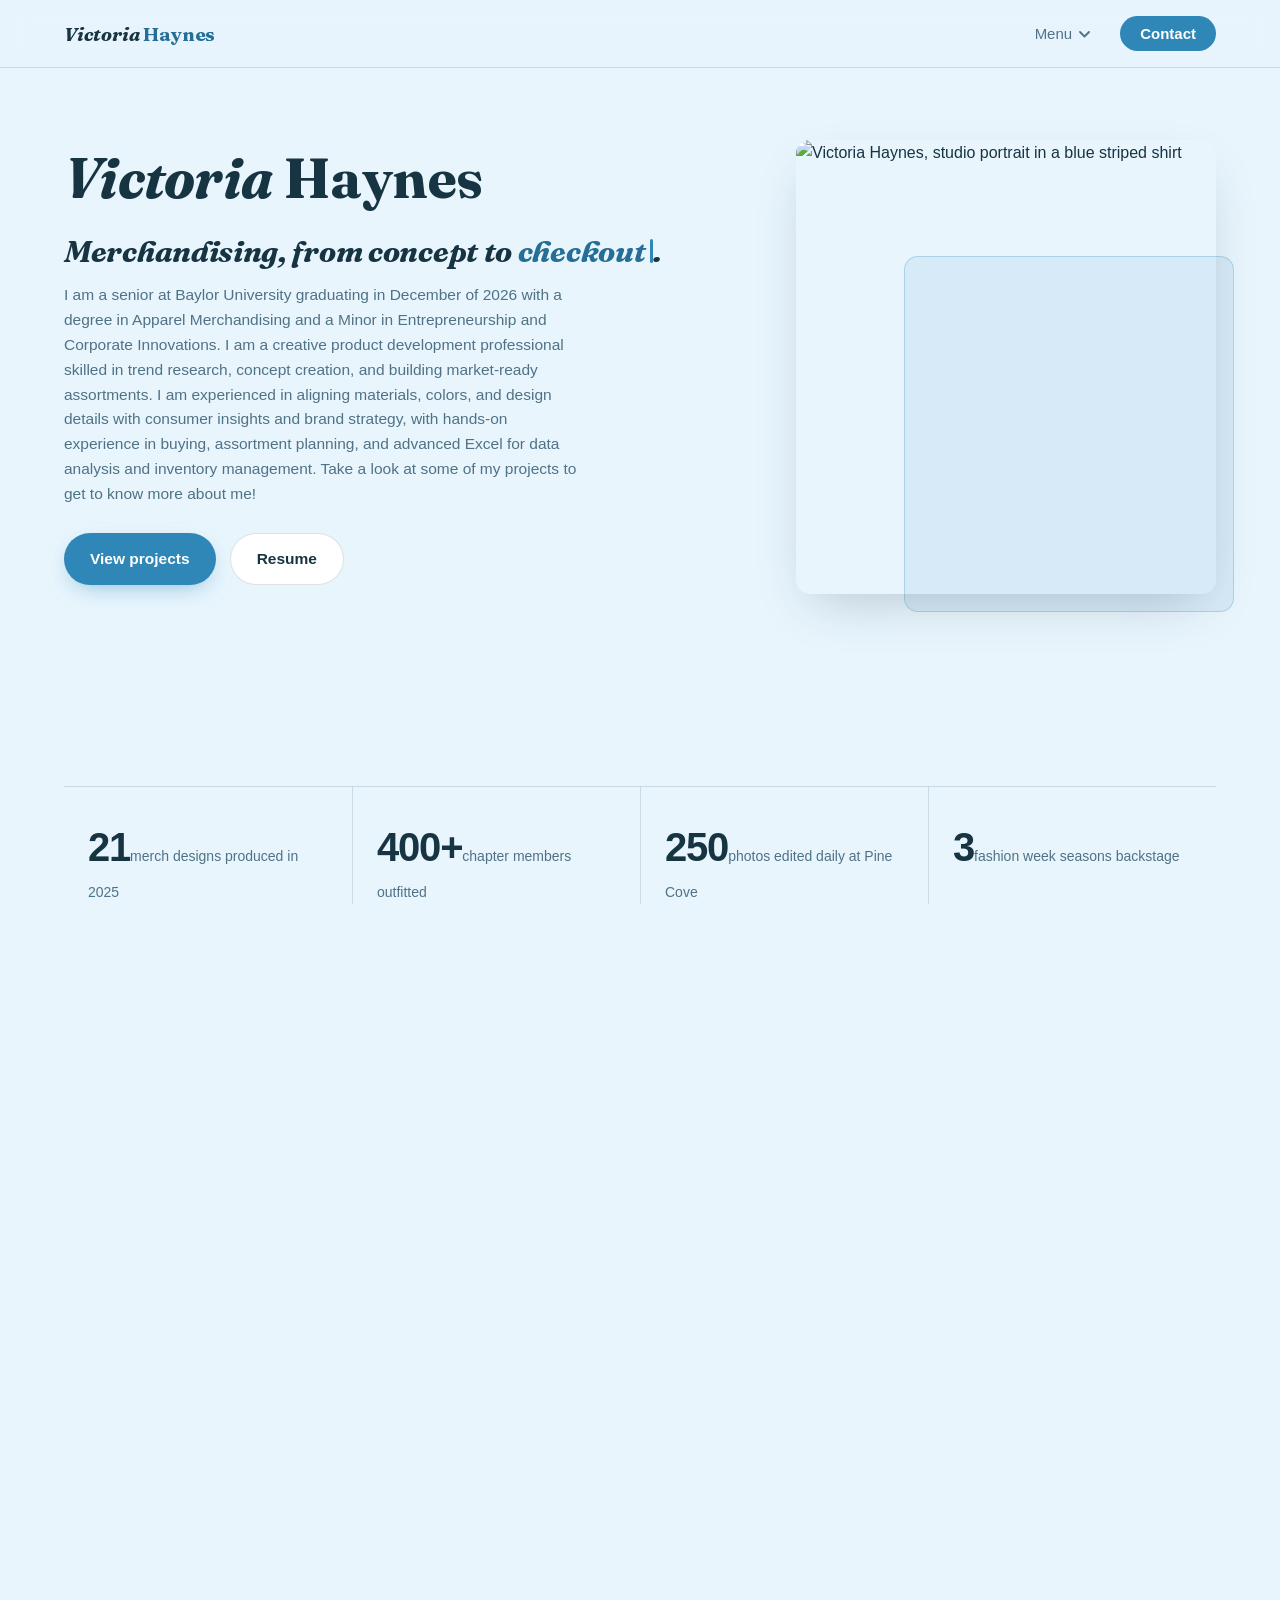
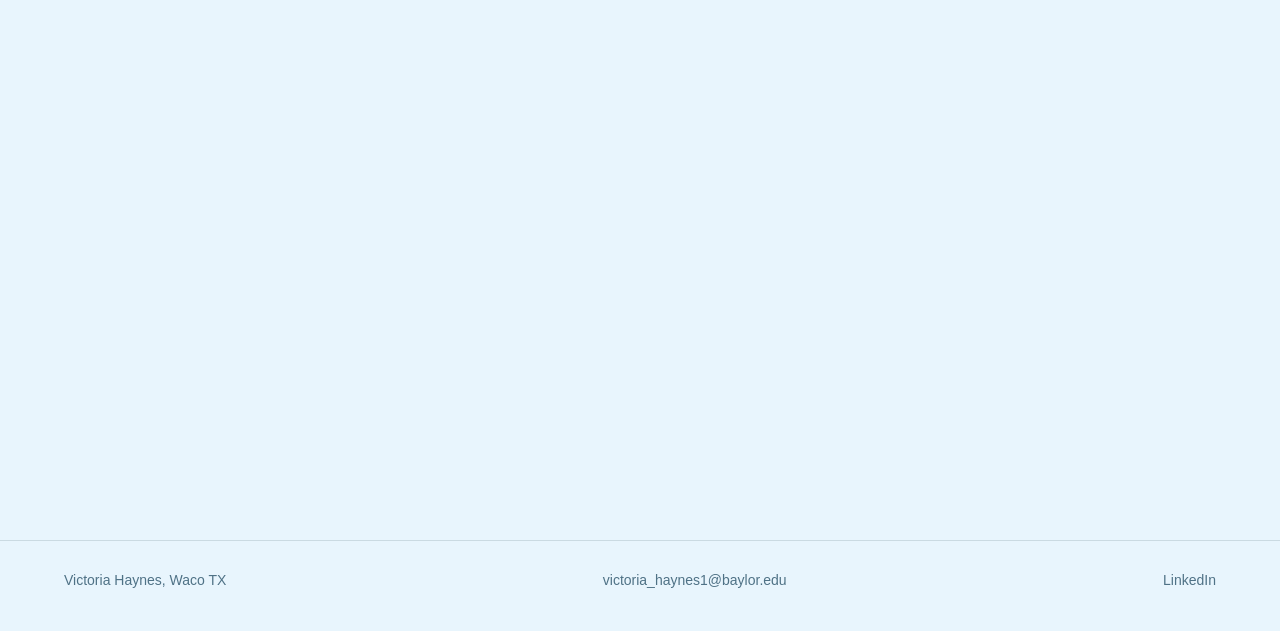
==== commit 91f58fe3: "Make the scrolling site the main one, move the board to /board/ The normal scrolling version is what" ====
--- a/index.html
+++ b/index.html
@@ -9,9 +9,8 @@
 <link rel="preload" href="fonts/satoshi-900-normal.woff2" as="font" type="font/woff2" crossorigin>
 <link rel="preload" href="fonts/satoshi-400-normal.woff2" as="font" type="font/woff2" crossorigin>
 <link rel="stylesheet" href="css/style.css">
-<link rel="stylesheet" href="css/canvas.css">
 </head>
-<body class="cv-page">
+<body>
 
 <div class="loader" id="loader" aria-hidden="true">
   <div>
@@ -30,7 +29,8 @@
       <li class="menu-wrap">
         <button class="menu-btn" aria-haspopup="true" aria-expanded="false">Menu <svg width="11" height="7" viewBox="0 0 11 7" fill="none" aria-hidden="true"><path d="M1 1l4.5 4.5L10 1" stroke="currentColor" stroke-width="1.8" stroke-linecap="round" stroke-linejoin="round"/></svg></button>
         <div class="menu-drop" hidden>
-          <a href="index.html">The board</a>
+          <a href="index.html">Home</a>
+          <a href="#projects">All projects</a>
           <div class="menu-sep"></div>
           <a href="merchandise.html">Chi Omega Merchandise</a>
           <a href="buying.html">Buying &amp; Product Development</a>
@@ -46,212 +46,182 @@
   </div>
 </header>
 
-<main class="cv-viewport" id="vp">
-  <div class="cv-canvas" id="canvas">
-
-    <figure class="cv-card cv-polaroid card-face" style="left:920px; top:536px; width:200px; --tilt:-2deg">
-      <img src="assets/headshot.png" alt="Hi, it's me" loading="lazy" data-zoom>
-      <figcaption>Hi, it's me</figcaption>
-    </figure>
-
-    <div class="cv-card card-intro" style="left:770px; top:790px;">
-      <h1>Merchandising, from concept to <span class="sr-only">checkout</span><span class="type-wrap" aria-hidden="true"><span id="typed" class="em-word">checkout</span><span class="caret"></span></span>.</h1>
-      <p>I am a senior at Baylor University graduating in December of 2026 with a degree in Apparel Merchandising and a Minor in Entrepreneurship and Corporate Innovations. I am a creative product development professional skilled in trend research, concept creation, and building market-ready assortments.</p>
-      <p>I am experienced in aligning materials, colors, and design details with consumer insights and brand strategy, with hands-on experience in buying, assortment planning, and advanced Excel for data analysis and inventory management. Take a look at some of my projects to get to know more about me!</p>
-      <div class="card-ctas">
-        <a class="btn btn-primary" href="contact.html">Contact</a>
-        <a class="btn btn-ghost" href="resume.html">Resume</a>
-      </div>
-    </div>
-
-    <a class="cv-card cv-project" style="left:445px; top:770px; --tilt:-3deg" href="merchandise.html" data-href="merchandise.html">
-      <img src="assets/merch/f01-homecoming-crewneck.jpg" alt="Chi Omega Merchandise Chair" loading="lazy" style="object-fit:cover;">
-      <span class="cv-project-label">Chi Omega Merchandise Chair <em>21 designs for 400+ members</em></span>
-    </a>
-
-    <a class="cv-card cv-project" style="left:1295px; top:770px; --tilt:3deg" href="buying.html" data-href="buying.html">
-      <img src="assets/buying/buyplan-01.jpg" alt="Buying &amp; Product Development" loading="lazy" style="object-fit:cover;">
-      <span class="cv-project-label">Buying &amp; Product Development <em>Buy plans, textiles, consumer research</em></span>
-    </a>
-
-    <a class="cv-card cv-project" style="left:451px; top:1064px; --tilt:2deg" href="flats.html" data-href="flats.html">
-      <img src="assets/flats/academy-01.png" alt="Technical Flats &amp; Illustration" loading="lazy" style="object-fit:contain;background:#fff;">
-      <span class="cv-project-label">Technical Flats &amp; Illustration <em>Adobe Illustrator line work</em></span>
-    </a>
-
-    <a class="cv-card cv-project" style="left:1281px; top:1097px; --tilt:-2deg" href="photography.html" data-href="photography.html">
-      <img src="assets/photo/pc-02.jpg" alt="Photography" loading="lazy" style="object-fit:cover;">
-      <span class="cv-project-label">Photography <em>Camp media and senior sessions</em></span>
-    </a>
-
-    <div class="cv-card cv-note" style="left:495px; top:520px; width:250px; --tilt:-2deg">
-      <h2>Resume</h2>
-      <p>Baylor University, Apparel Merchandising, December 2026.</p>
-      <a class="cv-link" href="resume.html">View resume</a>
-      <a class="cv-link" href="assets/victoria-haynes-resume.pdf" download>Download the PDF</a>
-    </div>
-
-    <div class="cv-card cv-note" style="left:1290px; top:520px; width:250px; --tilt:2deg">
-      <h2>Say hello</h2>
-      <a class="cv-link" href="mailto:victoria_haynes1@baylor.edu">victoria_haynes1@baylor.edu</a>
-      <a class="cv-link" href="tel:+17046086362">(704) 608-6362</a>
-      <a class="cv-link" href="https://www.linkedin.com/in/victoriahaynes-victoriahaynes/" target="_blank" rel="noopener">LinkedIn</a>
-    </div>
-
-    <figure class="cv-card cv-polaroid" style="left:920px; top:1320px; width:165px; --tilt:-3.5deg">
-      <img src="assets/merch/f02-pigskin-tee.jpg" alt="Pigskin 2025" loading="lazy" data-zoom>
-      <figcaption>Pigskin 2025</figcaption>
-    </figure>
-
-    <figure class="cv-card cv-polaroid" style="left:920px; top:1560px; width:175px; --tilt:1.1deg">
-      <img src="assets/photo/pc-09.jpg" alt="On the swings" loading="lazy" data-zoom>
-      <figcaption>On the swings</figcaption>
-    </figure>
-
-    <figure class="cv-card cv-polaroid" style="left:694px; top:1359px; width:175px; --tilt:-4.6deg">
-      <img src="assets/flats/other-01.png" alt="Flat sketches" loading="lazy" data-zoom>
-      <figcaption>Flat sketches</figcaption>
-    </figure>
-
-    <figure class="cv-card cv-polaroid" style="left:920px; top:320px; width:165px; --tilt:3.2deg">
-      <img src="assets/merch/f05-football-crewneck.jpg" alt="Football crewneck" loading="lazy" data-zoom>
-      <figcaption>Football crewneck</figcaption>
-    </figure>
-
-    <figure class="cv-card cv-polaroid" style="left:1177px; top:1405px; width:175px; --tilt:4.7deg">
-      <img src="assets/photo/sr-04.jpg" alt="Baylor seniors" loading="lazy" data-zoom>
-      <figcaption>Baylor seniors</figcaption>
-    </figure>
-
-    <figure class="cv-card cv-polaroid" style="left:1120px; top:280px; width:175px; --tilt:-1.9deg">
-      <img src="assets/photo/tori-camera.jpg" alt="Camp photographer" loading="lazy" data-zoom>
-      <figcaption>Camp photographer</figcaption>
-    </figure>
-
-    <figure class="cv-card cv-polaroid" style="left:720px; top:280px; width:165px; --tilt:-3.5deg">
-      <img src="assets/merch/f12-crush-tee.jpg" alt="Crush 2025" loading="lazy" data-zoom>
-      <figcaption>Crush 2025</figcaption>
-    </figure>
-
-    <div class="cv-card cv-job" style="left:1640px; top:920px; --tilt:-1.3deg">
-      <span class="cv-when">April 2026</span>
-      <h3>NY Bridal Fashion Week Intern</h3>
-      <p>Netta BenShabu, New York City</p>
-    </div>
-
-    <figure class="cv-card cv-polaroid" style="left:240px; top:920px; width:175px; --tilt:1.2deg">
-      <img src="assets/photo/pc-01.jpg" alt="Zipline" loading="lazy" data-zoom>
-      <figcaption>Zipline</figcaption>
-    </figure>
-
-    <figure class="cv-card cv-polaroid" style="left:240px; top:680px; width:165px; --tilt:-3.0deg">
-      <img src="assets/merch/s02-sing-tee.jpg" alt="Sing 2025" loading="lazy" data-zoom>
-      <figcaption>Sing 2025</figcaption>
-    </figure>
-
-    <figure class="cv-card cv-polaroid" style="left:1640px; top:680px; width:175px; --tilt:2.7deg">
-      <img src="assets/resume/academy-presenting.jpg" alt="Academy presentation" loading="lazy" data-zoom>
-      <figcaption>Academy presentation</figcaption>
-    </figure>
-
-    <div class="cv-card cv-job" style="left:1320px; top:320px; --tilt:-1.0deg">
-      <span class="cv-when">June–Aug 2025</span>
-      <h3>Boys' Apparel Buying Intern</h3>
-      <p>Academy Sports + Outdoors</p>
-    </div>
-
-    <figure class="cv-card cv-polaroid" style="left:320px; top:1400px; width:165px; --tilt:2.0deg">
-      <img src="assets/merch/s06-tacky-prom-tee.jpg" alt="Tacky Prom" loading="lazy" data-zoom>
-      <figcaption>Tacky Prom</figcaption>
-    </figure>
-
-    <div class="cv-card cv-job" style="left:1566px; top:1425px; --tilt:-5.3deg">
-      <span class="cv-when">2021–2022</span>
-      <h3>Studio Associate</h3>
-      <p>Dish-It-Out Pottery, Charlotte NC</p>
-    </div>
-
-    <figure class="cv-card cv-polaroid" style="left:520px; top:280px; width:175px; --tilt:-5.4deg">
-      <img src="assets/photo/pc-13.jpg" alt="Camp days" loading="lazy" data-zoom>
-      <figcaption>Camp days</figcaption>
-    </figure>
-
-    <figure class="cv-card cv-polaroid" style="left:1120px; top:1720px; width:165px; --tilt:-3.8deg">
-      <img src="assets/merch/s07-intramural-jersey.jpg" alt="Intramural jersey" loading="lazy" data-zoom>
-      <figcaption>Intramural jersey</figcaption>
-    </figure>
-
-    <figure class="cv-card cv-polaroid" style="left:720px; top:1720px; width:175px; --tilt:-4.4deg">
-      <img src="assets/resume/greekwide-team.jpg" alt="Greekwide 2025" loading="lazy" data-zoom>
-      <figcaption>Greekwide 2025</figcaption>
-    </figure>
-
-    <div class="cv-card cv-job" style="left:1600px; top:480px; --tilt:-4.2deg">
-      <span class="cv-when">F/W 23 &amp; S/S 24</span>
-      <h3>New York Fashion Week Volunteer</h3>
-      <p>NYFW BLK, Yirko Sivirich</p>
-    </div>
-
-    <figure class="cv-card cv-polaroid" style="left:280px; top:440px; width:165px; --tilt:3.6deg">
-      <img src="assets/merch/f08-fall-pr-hat.jpg" alt="Fall PR hat" loading="lazy" data-zoom>
-      <figcaption>Fall PR hat</figcaption>
-    </figure>
-
-    <figure class="cv-card cv-polaroid" style="left:120px; top:1160px; width:175px; --tilt:-1.5deg">
-      <img src="assets/photo/sr-01.jpg" alt="Senior sessions" loading="lazy" data-zoom>
-      <figcaption>Senior sessions</figcaption>
-    </figure>
-
-    <div class="cv-card cv-job" style="left:1760px; top:1120px; --tilt:-5.0deg">
-      <span class="cv-when">Summers 2022–2024</span>
-      <h3>Retail Associate &amp; Media Creator</h3>
-      <p>Pine Cove Camps</p>
-    </div>
-
-    <figure class="cv-card cv-polaroid" style="left:920px; top:80px; width:165px; --tilt:0.4deg">
-      <img src="assets/merch/s05-moms-day-sweatshirt.jpg" alt="Mom's Day" loading="lazy" data-zoom>
-      <figcaption>Mom's Day</figcaption>
-    </figure>
-
-    <figure class="cv-card cv-polaroid" style="left:920px; top:1800px; width:175px; --tilt:-0.7deg">
-      <img src="assets/buying/textile-02.jpg" alt="Textile science testing" loading="lazy" data-zoom>
-      <figcaption>Textile science testing</figcaption>
-    </figure>
-
-    <figure class="cv-card cv-polaroid" style="left:1320px; top:1720px; width:175px; --tilt:3.7deg">
-      <img src="assets/buying/adobe-02.jpg" alt="Tordawg's brand" loading="lazy" data-zoom>
-      <figcaption>Tordawg's brand</figcaption>
-    </figure>
-
-    <figure class="cv-card cv-polaroid" style="left:520px; top:1720px; width:175px; --tilt:-3.5deg">
-      <img src="assets/flats/catalogue-01.png" alt="Catalogue project" loading="lazy" data-zoom>
-      <figcaption>Catalogue project</figcaption>
-    </figure>
-
-    <figure class="cv-card cv-polaroid" style="left:40px; top:920px; width:175px; --tilt:-0.8deg">
-      <img src="assets/resume/netta-1.jpg" alt="NYBFW backstage" loading="lazy" data-zoom>
-      <figcaption>NYBFW backstage</figcaption>
-    </figure>
-
-    <figure class="cv-card cv-polaroid" style="left:1560px; top:1600px; width:175px; --tilt:-1.6deg">
-      <img src="assets/buying/consumer-01.jpg" alt="Consumer profile" loading="lazy" data-zoom>
-      <figcaption>Consumer profile</figcaption>
-    </figure>
-
-    <figure class="cv-card cv-polaroid" style="left:1120px; top:40px; width:175px; --tilt:-2.0deg">
-      <img src="assets/photo/pc-06.jpg" alt="Pine Cove" loading="lazy" data-zoom>
-      <figcaption>Pine Cove</figcaption>
-    </figure>
-
-    <figure class="cv-card cv-polaroid" style="left:720px; top:40px; width:175px; --tilt:3.8deg">
-      <img src="assets/buying/sim-02.jpg" alt="Ulta buying simulation" loading="lazy" data-zoom>
-      <figcaption>Ulta buying simulation</figcaption>
-    </figure>
-
+<main>
+  <section class="hero">
+    <div class="wrap hero-grid">
+      <div class="hero-copy">
+        <h1 class="display reveal">Victoria <em>Haynes</em></h1>
+        <h2 class="hero-sub reveal reveal-d1">Merchandising, from concept to <span class="sr-only">checkout</span><span class="type-wrap" aria-hidden="true"><span id="typed" class="em-word">checkout</span><span class="caret"></span></span>.</h2>
+        <p class="reveal reveal-d2 hero-bio">I am a senior at Baylor University graduating in December of 2026 with a degree in Apparel Merchandising and a Minor in Entrepreneurship and Corporate Innovations. I am a creative product development professional skilled in trend research, concept creation, and building market-ready assortments. I am experienced in aligning materials, colors, and design details with consumer insights and brand strategy, with hands-on experience in buying, assortment planning, and advanced Excel for data analysis and inventory management. Take a look at some of my projects to get to know more about me!</p>
+        <div class="hero-ctas reveal reveal-d2">
+          <a class="btn btn-primary" href="index.html#projects">View projects</a>
+          <a class="btn btn-ghost" href="resume.html">Resume</a>
+        </div>
+      </div>
+      <div class="hero-photo reveal reveal-d1">
+        <img src="assets/headshot.png" alt="Victoria Haynes, studio portrait in a blue striped shirt" width="996" height="1000" fetchpriority="high">
+      </div>
+    </div>
+  </section>
+
+  <section id="about">
+    <div class="wrap">
+      <div class="facts reveal">
+        <div class="fact"><b>21</b><span>merch designs produced in 2025</span></div>
+        <div class="fact"><b>400+</b><span>chapter members outfitted</span></div>
+        <div class="fact"><b>250</b><span>photos edited daily at Pine Cove</span></div>
+        <div class="fact"><b>3</b><span>fashion week seasons backstage</span></div>
+      </div>
+    </div>
+  </section>
+
+  <section id="projects">
+    <div class="wrap">
+      <div class="projects-head">
+        <span class="eyebrow reveal">Selected work</span>
+        <h2 class="h2 reveal">Projects</h2>
+      </div>
+      <div class="bento">
+        <a class="tile tile-lg reveal" href="merchandise.html">
+          <div class="tile-media tile-collage">
+            <img src="assets/merch/f01-homecoming-crewneck.jpg" alt="Homecoming 2025 crewneck design proof">
+            <img src="assets/merch/s02-sing-tee.jpg" alt="Sing 2025 t-shirt design proof">
+            <img src="assets/merch/f05-football-crewneck.jpg" alt="Football 2025 crewneck design proof">
+          </div>
+          <span class="tile-arrow"><svg width="14" height="14" viewBox="0 0 14 14" fill="none"><path d="M1 13L13 1M13 1H4M13 1v9" stroke="currentColor" stroke-width="2" stroke-linecap="round" stroke-linejoin="round"/></svg></span>
+          <div class="tile-body">
+            <h3 class="h3">Chi Omega Merchandise Chair</h3>
+            <p>21 apparel designs sourced, produced with B-Unlimited, and distributed to 400+ members.</p>
+          </div>
+        </a>
+        <a class="tile tile-md reveal reveal-d1" href="buying.html">
+          <div class="tile-media"><img src="assets/fabric-texture.jpg" alt="Draped fabric texture in soft neutrals"></div>
+          <span class="tile-arrow"><svg width="14" height="14" viewBox="0 0 14 14" fill="none"><path d="M1 13L13 1M13 1H4M13 1v9" stroke="currentColor" stroke-width="2" stroke-linecap="round" stroke-linejoin="round"/></svg></span>
+          <div class="tile-body">
+            <h3 class="h3">Buying and Product Development</h3>
+            <p>Six-month buy plans, assortment strategy, and textile testing backed by real sales data.</p>
+          </div>
+        </a>
+        <a class="tile tile-sm reveal" href="flats.html">
+          <div class="tile-media"><img src="assets/flats/academy-01.png" alt="Technical flat drawings for Academy Sports and Outdoors" style="object-fit:cover;background:#fff"></div>
+          <span class="tile-arrow"><svg width="14" height="14" viewBox="0 0 14 14" fill="none"><path d="M1 13L13 1M13 1H4M13 1v9" stroke="currentColor" stroke-width="2" stroke-linecap="round" stroke-linejoin="round"/></svg></span>
+          <div class="tile-body">
+            <h3 class="h3">Technical Flats and Illustration</h3>
+            <p>Adobe Illustrator flats spanning men's, women's, and youth assortments.</p>
+          </div>
+        </a>
+        <a class="tile tile-sm reveal reveal-d1" href="photography.html">
+          <div class="tile-media"><img src="assets/photo/pc-02.jpg" alt="Photograph from the Pine Cove gallery"></div>
+          <span class="tile-arrow"><svg width="14" height="14" viewBox="0 0 14 14" fill="none"><path d="M1 13L13 1M13 1H4M13 1v9" stroke="currentColor" stroke-width="2" stroke-linecap="round" stroke-linejoin="round"/></svg></span>
+          <div class="tile-body">
+            <h3 class="h3">Photography</h3>
+            <p>Camp media, senior portraits, and brand content shot on deadline.</p>
+          </div>
+        </a>
+      </div>
+    </div>
+  </section>
+
+  <section id="board">
+    <div class="wrap">
+      <h2 class="h2 reveal">The pin board</h2>
+      <p class="reveal reveal-d1" style="margin-bottom:32px">Favorites from the merch closet and the camera roll.<span class="board-hint"> Go ahead, drag them around.</span></p>
+      <div class="pinboard-wrap reveal reveal-d2">
+        <div class="char-peek" aria-hidden="true"><svg class="char char-b" viewBox="0 0 140 78" width="112" height="62">
+        <circle cx="70" cy="74" r="52" fill="var(--accent)"/>
+        <g class="lid">
+          <circle cx="52" cy="48" r="9.5" fill="#fff"/>
+          <circle class="pupil" cx="52" cy="48" r="4.2" fill="#241019"/>
+        </g>
+        <g class="lid">
+          <circle cx="88" cy="48" r="9.5" fill="#fff"/>
+          <circle class="pupil" cx="88" cy="48" r="4.2" fill="#241019"/>
+        </g>
+        <rect x="18" y="64" width="20" height="12" rx="6" fill="var(--accent)"/>
+        <rect x="102" y="64" width="20" height="12" rx="6" fill="var(--accent)"/>
+      </svg></div>
+        <div class="pinboard">
+          <figure class="pin" style="left:3%; top:8%; --tilt:-4deg">
+            <img src="assets/photo/pc-01.jpg" alt="Camper on the zipline at Pine Cove" loading="lazy">
+            <figcaption>Pine Cove, summer camp</figcaption>
+          </figure>
+          <figure class="pin" style="left:23%; top:46%; --tilt:3deg">
+            <img src="assets/merch/f01-homecoming-crewneck.jpg" alt="Homecoming 2025 crewneck proof" loading="lazy">
+            <figcaption>Homecoming 2025 drop</figcaption>
+          </figure>
+          <figure class="pin" style="left:41%; top:6%; --tilt:-2deg">
+            <img src="assets/resume/netta-1.jpg" alt="Backstage with Netta BenShabu bridal gowns" loading="lazy">
+            <figcaption>NYBFW backstage</figcaption>
+          </figure>
+          <figure class="pin" style="left:60%; top:44%; --tilt:5deg">
+            <img src="assets/photo/sr-01.jpg" alt="Baylor senior portrait session" loading="lazy">
+            <figcaption>Senior sessions</figcaption>
+          </figure>
+          <figure class="pin" style="left:79%; top:9%; --tilt:-5deg">
+            <img src="assets/merch/s06-tacky-prom-tee.jpg" alt="Tacky Prom 2025 t-shirt proof" loading="lazy">
+            <figcaption>Tacky Prom tee</figcaption>
+          </figure>
+          <figure class="pin" style="left:44%; top:52%; --tilt:2deg">
+            <img src="assets/photo/pc-09.jpg" alt="Girl smiling on a swing at Pine Cove" loading="lazy">
+            <figcaption>On the swings</figcaption>
+          </figure>
+          <figure class="pin pin-char" style="left:87%; top:56%; --tilt:7deg" aria-hidden="true">
+            <svg class="char char-a" viewBox="0 0 120 132" width="118" height="130">
+            <rect x="10" y="12" width="100" height="112" rx="46" fill="var(--accent)"/>
+            <g class="lid">
+              <circle cx="44" cy="62" r="10.5" fill="#fff"/>
+              <circle class="pupil" cx="44" cy="62" r="4.6" fill="#241019"/>
+            </g>
+            <g class="lid">
+              <circle cx="76" cy="62" r="10.5" fill="#fff"/>
+              <circle class="pupil" cx="76" cy="62" r="4.6" fill="#241019"/>
+            </g>
+            <path d="M48 84 Q60 94 72 84" stroke="#fff" stroke-width="4.5" fill="none" stroke-linecap="round"/>
+            <circle cx="30" cy="78" r="5.5" fill="rgba(255,255,255,.28)"/>
+            <circle cx="90" cy="78" r="5.5" fill="rgba(255,255,255,.28)"/>
+          </svg>
+          </figure>
+        </div>
+      </div>
+    </div>
+  </section>
+
+  <section id="experience">
+    <div class="wrap">
+      <h2 class="h2 reveal" style="margin-bottom:36px">Where I've worked</h2>
+      <div class="exp-list">
+        <div class="exp-row reveal">
+          <span class="exp-when">April 2026</span>
+          <span class="exp-role"><b>New York Bridal Fashion Week Intern</b><span>Backstage operations and styling for the Pre-Fall 2027 presentation</span></span>
+          <span class="exp-org">Netta BenShabu</span>
+        </div>
+        <div class="exp-row reveal reveal-d1">
+          <span class="exp-when">Summer 2025</span>
+          <span class="exp-role"><b>Boys' Apparel Buying Intern</b><span>End-to-end buying cycle, presented to the Executive Committee</span></span>
+          <span class="exp-org">Academy Sports + Outdoors</span>
+        </div>
+        <div class="exp-row reveal reveal-d2">
+          <span class="exp-when">2023 to 2024</span>
+          <span class="exp-role"><b>New York Fashion Week Volunteer</b><span>Backstage styling for NYFW BLK, Yirko Sivirich, and Christian Colorado</span></span>
+          <span class="exp-org">F/W 23 and S/S 24 shows</span>
+        </div>
+        <div class="exp-row reveal reveal-d3">
+          <span class="exp-when">2022 to 2024</span>
+          <span class="exp-role"><b>Retail Associate and Media Content Creator</b><span>Camp store management, vendor coordination, and daily social content</span></span>
+          <span class="exp-org">Pine Cove</span>
+        </div>
+      </div>
+    </div>
+  </section>
+</main>
+
+<footer>
+  <div class="wrap foot">
+    <span>Victoria Haynes, Waco TX</span>
+    <a href="mailto:victoria_haynes1@baylor.edu">victoria_haynes1@baylor.edu</a>
+    <a href="https://www.linkedin.com/in/victoriahaynes-victoriahaynes/" target="_blank" rel="noopener">LinkedIn</a>
   </div>
-</main>
-
-<div class="cv-hint" aria-hidden="true">Drag the board to explore</div>
+</footer>
 
 <script src="js/main.js"></script>
 </body>
--- a/css/style.css
+++ b/css/style.css
@@ -506,3 +506,13 @@
 .pc-grid a { font-size:17px; font-weight:500; color:var(--ink); text-decoration:none; }
 .pc-grid a:hover { color:var(--accent-text); }
 @media (max-width:600px) { .pc-grid { gap:28px; flex-direction:column; } }
+
+/* hero now carries the headline and full bio, so it needs its own scale */
+.hero-sub { font-size:clamp(22px, 2.5vw, 30px); line-height:1.18; letter-spacing:-.01em;
+  margin:26px 0 14px; }
+.hero-bio { font-size:15.5px; line-height:1.6; max-width:60ch; }
+.hero-copy .hero-ctas { margin-top:26px; }
+@media (max-width:900px) { .hero-sub { margin-top:20px; } }
+
+/* counting digits must not reflow the stat row */
+.fact b { font-variant-numeric:tabular-nums; display:inline-block; }
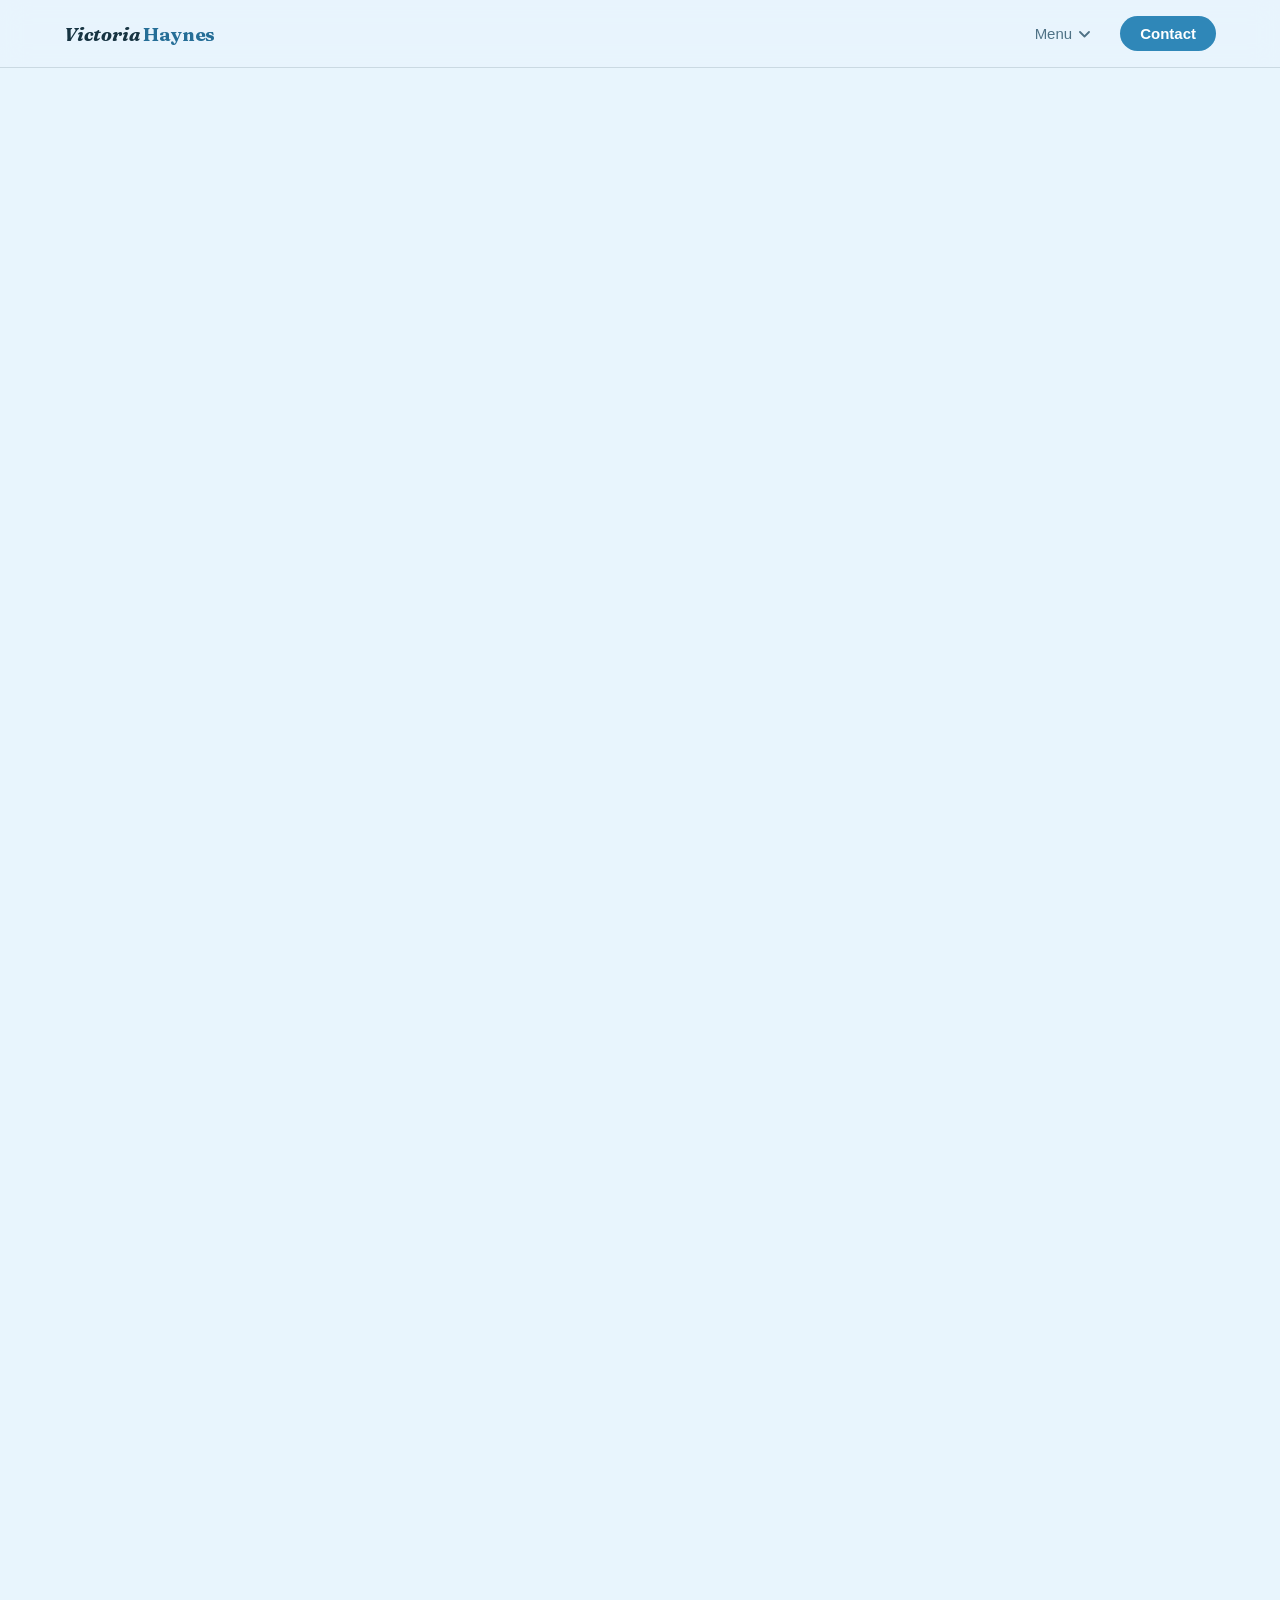
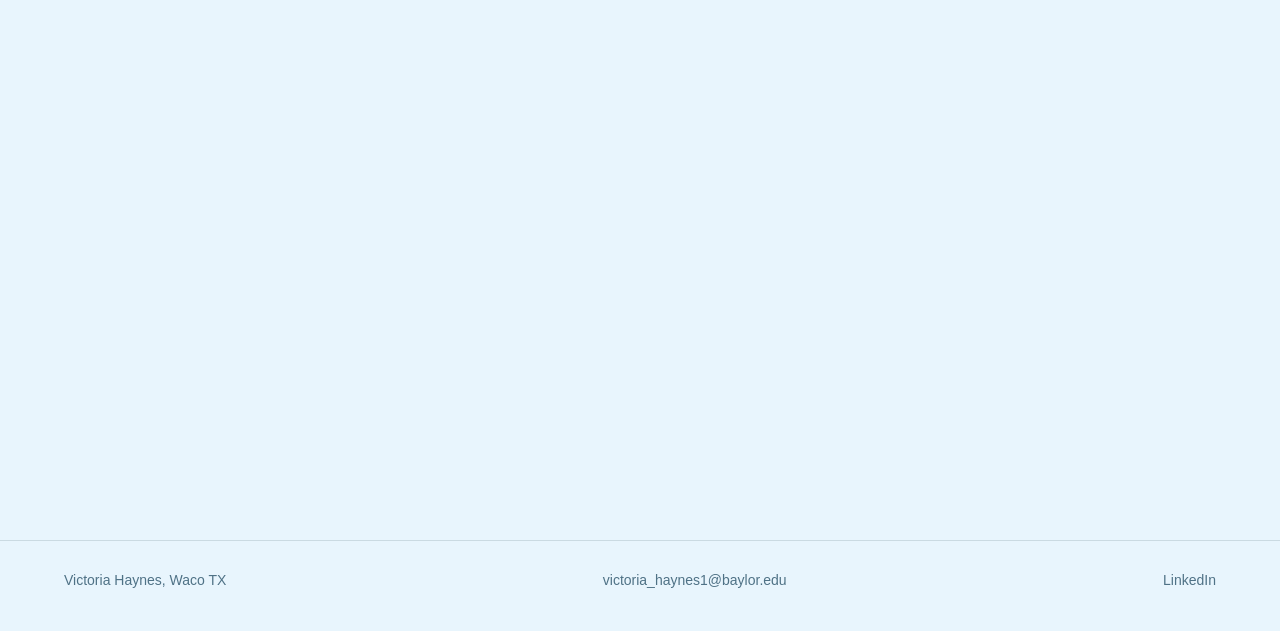
==== commit 11f75f31: "Update to her 2026 resume New PDF and page preview, and the resume page rewritten to match it:  - Ad" ====
--- a/index.html
+++ b/index.html
@@ -68,7 +68,7 @@
     <div class="wrap">
       <div class="facts reveal">
         <div class="fact"><b>21</b><span>merch designs produced in 2025</span></div>
-        <div class="fact"><b>400+</b><span>chapter members outfitted</span></div>
+        <div class="fact"><b>300+</b><span>chapter members outfitted</span></div>
         <div class="fact"><b>250</b><span>photos edited daily at Pine Cove</span></div>
         <div class="fact"><b>3</b><span>fashion week seasons backstage</span></div>
       </div>
@@ -91,7 +91,7 @@
           <span class="tile-arrow"><svg width="14" height="14" viewBox="0 0 14 14" fill="none"><path d="M1 13L13 1M13 1H4M13 1v9" stroke="currentColor" stroke-width="2" stroke-linecap="round" stroke-linejoin="round"/></svg></span>
           <div class="tile-body">
             <h3 class="h3">Chi Omega Merchandise Chair</h3>
-            <p>21 apparel designs sourced, produced with B-Unlimited, and distributed to 400+ members.</p>
+            <p>21 apparel designs sourced, produced with B-Unlimited, and distributed to 300+ members.</p>
           </div>
         </a>
         <a class="tile tile-md reveal reveal-d1" href="buying.html">
